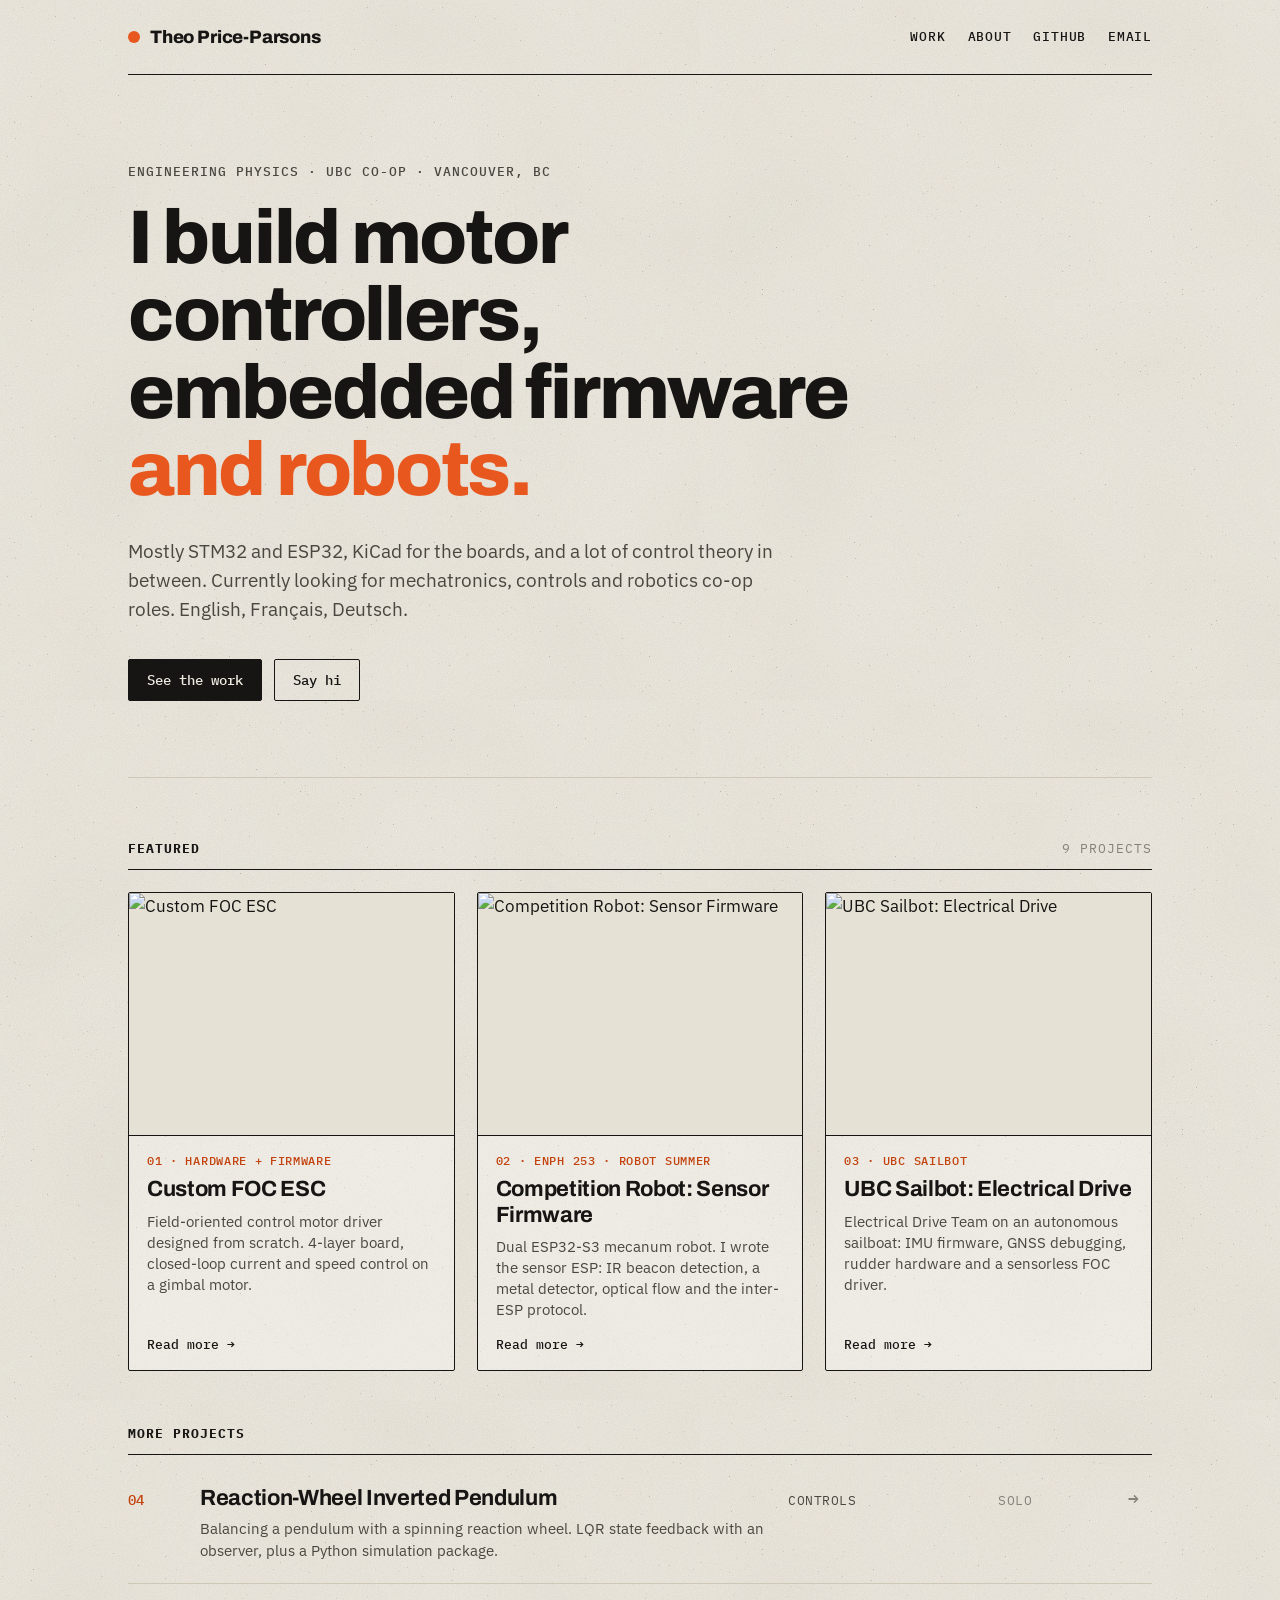
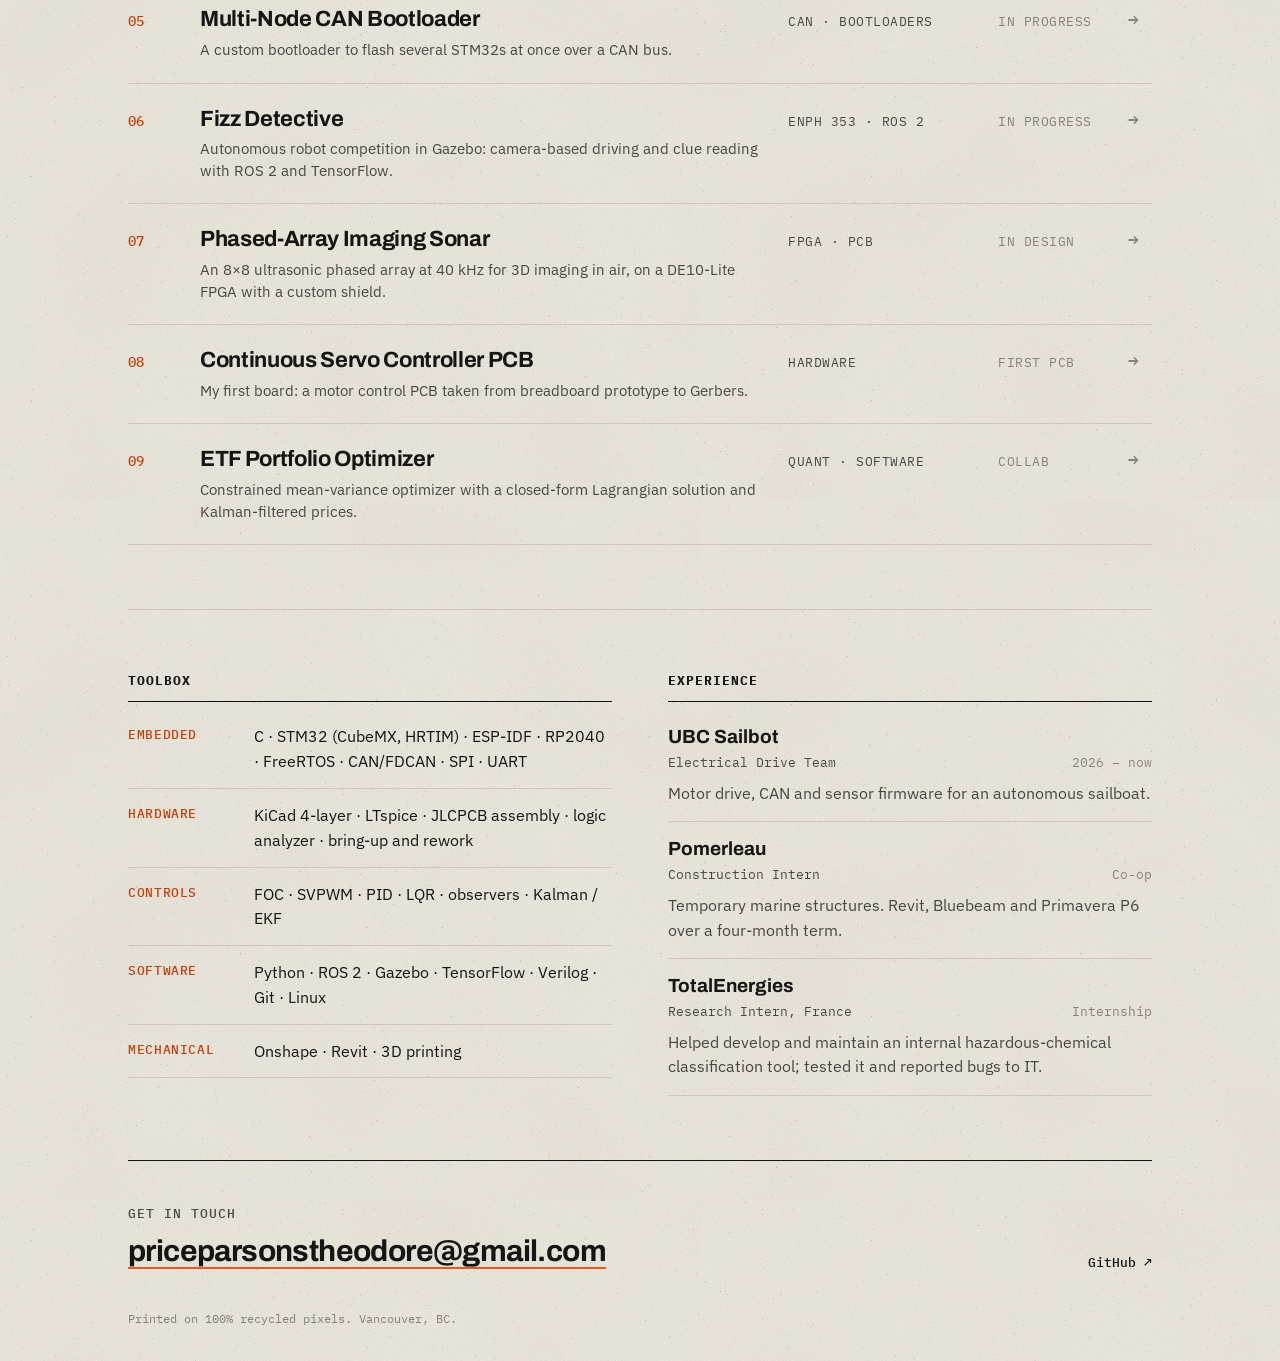
==== index.html @ c724e4c3 "personal website" ====
<!DOCTYPE html>
<html lang="en">
<head>
<meta charset="UTF-8">
<meta name="viewport" content="width=device-width, initial-scale=1.0">
<title>Theo Price-Parsons</title>
<meta name="description" content="Theo Price-Parsons. Engineering Physics at UBC. Motor control, embedded firmware, PCBs and robotics.">
<link rel="preconnect" href="https://fonts.googleapis.com">
<link rel="preconnect" href="https://fonts.gstatic.com" crossorigin>
<link href="https://fonts.googleapis.com/css2?family=Archivo:wght@500;700;800&family=IBM+Plex+Mono:wght@400;500&family=IBM+Plex+Sans:ital,wght@0,400;0,500;1,400&display=swap" rel="stylesheet">
<link rel="stylesheet" href="style.css">
</head>
<body>
<div class="sheet">
<header class="top">
  <a class="mark" href="index.html">Theo Price-Parsons</a>
  <nav><a href="index.html#work">Work</a><a href="index.html#about">About</a><a href="https://github.com/TheodorePriceParsons" target="_blank" rel="noopener">GitHub</a><a href="mailto:priceparsonstheodore@gmail.com">Email</a></nav>
</header>

<section class="hero" id="about">
  <p class="label">Engineering Physics · UBC co-op · Vancouver, BC</p>
  <h1>I build motor controllers, embedded firmware <span class="hl">and robots.</span></h1>
  <p class="intro">Mostly STM32 and ESP32, KiCad for the boards, and a lot of control theory in between. Currently looking for mechatronics, controls and robotics co-op roles. English, Français, Deutsch.</p>
  <div class="cta"><a class="btn solid" href="#work">See the work</a><a class="btn" href="mailto:priceparsonstheodore@gmail.com">Say hi</a></div>
</section>

<section id="work">
  <h2 class="sec"><span>Featured</span><span class="count">9 projects</span></h2>
  <div class="featured">
    <a class="card" href="projects/foc-esc.html">
      <div class="cover"><img src="assets/foc-esc-spin-poster.jpg" alt="Custom FOC ESC" loading="lazy"></div>
      <div class="cbody"><span class="n">01 · Hardware + Firmware</span><b>Custom FOC ESC</b><small>Field-oriented control motor driver designed from scratch. 4-layer board, closed-loop current and speed control on a gimbal motor.</small><span class="go">Read more →</span></div>
    </a>
    <a class="card" href="projects/enph-253.html">
      <div class="cover"><img src="assets/enph-253-robot.jpg" alt="Competition Robot: Sensor Firmware" loading="lazy"></div>
      <div class="cbody"><span class="n">02 · ENPH 253 · Robot Summer</span><b>Competition Robot: Sensor Firmware</b><small>Dual ESP32-S3 mecanum robot. I wrote the sensor ESP: IR beacon detection, a metal detector, optical flow and the inter-ESP protocol.</small><span class="go">Read more →</span></div>
    </a>
    <a class="card" href="projects/sailbot.html">
      <div class="cover"><img src="assets/sailbot-boat.jpg" alt="UBC Sailbot: Electrical Drive" loading="lazy"></div>
      <div class="cbody"><span class="n">03 · UBC Sailbot</span><b>UBC Sailbot: Electrical Drive</b><small>Electrical Drive Team on an autonomous sailboat: IMU firmware, GNSS debugging, rudder hardware and a sensorless FOC driver.</small><span class="go">Read more →</span></div>
    </a>
  </div>
  <h2 class="sec more"><span>More projects</span></h2>
  <div class="index">
    <a class="row" href="projects/reaction-wheel.html">
      <span class="n">04</span>
      <span class="t"><b>Reaction-Wheel Inverted Pendulum</b><small>Balancing a pendulum with a spinning reaction wheel. LQR state feedback with an observer, plus a Python simulation package.</small></span>
      <span class="k">Controls</span>
      <span class="s">Solo</span>
      <span class="arr">→</span>
    </a>
    <a class="row" href="projects/can-bootloader.html">
      <span class="n">05</span>
      <span class="t"><b>Multi-Node CAN Bootloader</b><small>A custom bootloader to flash several STM32s at once over a CAN bus.</small></span>
      <span class="k">CAN · Bootloaders</span>
      <span class="s">In progress</span>
      <span class="arr">→</span>
    </a>
    <a class="row" href="projects/fizz-detective.html">
      <span class="n">06</span>
      <span class="t"><b>Fizz Detective</b><small>Autonomous robot competition in Gazebo: camera-based driving and clue reading with ROS 2 and TensorFlow.</small></span>
      <span class="k">ENPH 353 · ROS 2</span>
      <span class="s">In progress</span>
      <span class="arr">→</span>
    </a>
    <a class="row" href="projects/sonar.html">
      <span class="n">07</span>
      <span class="t"><b>Phased-Array Imaging Sonar</b><small>An 8×8 ultrasonic phased array at 40 kHz for 3D imaging in air, on a DE10-Lite FPGA with a custom shield.</small></span>
      <span class="k">FPGA · PCB</span>
      <span class="s">In design</span>
      <span class="arr">→</span>
    </a>
    <a class="row" href="projects/servo-pcb.html">
      <span class="n">08</span>
      <span class="t"><b>Continuous Servo Controller PCB</b><small>My first board: a motor control PCB taken from breadboard prototype to Gerbers.</small></span>
      <span class="k">Hardware</span>
      <span class="s">First PCB</span>
      <span class="arr">→</span>
    </a>
    <a class="row" href="projects/etf-optimizer.html">
      <span class="n">09</span>
      <span class="t"><b>ETF Portfolio Optimizer</b><small>Constrained mean-variance optimizer with a closed-form Lagrangian solution and Kalman-filtered prices.</small></span>
      <span class="k">Quant · Software</span>
      <span class="s">Collab</span>
      <span class="arr">→</span>
    </a>
  </div>
</section>

<section class="two">
  <div>
    <h2 class="sec"><span>Toolbox</span></h2>
    <dl class="tools"><div><dt>Embedded</dt><dd>C · STM32 (CubeMX, HRTIM) · ESP-IDF · RP2040 · FreeRTOS · CAN/FDCAN · SPI · UART</dd></div><div><dt>Hardware</dt><dd>KiCad 4-layer · LTspice · JLCPCB assembly · logic analyzer · bring-up and rework</dd></div><div><dt>Controls</dt><dd>FOC · SVPWM · PID · LQR · observers · Kalman / EKF</dd></div><div><dt>Software</dt><dd>Python · ROS 2 · Gazebo · TensorFlow · Verilog · Git · Linux</dd></div><div><dt>Mechanical</dt><dd>Onshape · Revit · 3D printing</dd></div></dl>
  </div>
  <div>
    <h2 class="sec"><span>Experience</span></h2>
    <div class="xp"><span class="xp-org">UBC Sailbot</span><span class="xp-role">Electrical Drive Team<em>2026 – now</em></span><p>Motor drive, CAN and sensor firmware for an autonomous sailboat.</p></div><div class="xp"><span class="xp-org">Pomerleau</span><span class="xp-role">Construction Intern<em>Co-op</em></span><p>Temporary marine structures. Revit, Bluebeam and Primavera P6 over a four-month term.</p></div><div class="xp"><span class="xp-org">TotalEnergies</span><span class="xp-role">Research Intern, France<em>Internship</em></span><p>Helped develop and maintain an internal hazardous-chemical classification tool; tested it and reported bugs to IT.</p></div>
  </div>
</section>
<footer class="foot">
  <div><span class="label">Get in touch</span><a class="big" href="mailto:priceparsonstheodore@gmail.com">priceparsonstheodore@gmail.com</a></div>
  <div class="foot-links"><a href="https://github.com/TheodorePriceParsons" target="_blank" rel="noopener">GitHub ↗</a><!-- <a href="resume.pdf" target="_blank">Resume ↗</a> --><!-- <a href="https://www.linkedin.com/in/YOUR-HANDLE" target="_blank" rel="noopener">LinkedIn ↗</a> --></div>
  <p class="fine">Printed on 100% recycled pixels. Vancouver, BC.</p>
</footer>
</div>
</body>
</html>
---- style.css ----
/* Recycled paper theme: off-white fibre paper, black ink, one orange. */
:root{
  --paper:#efebe2;
  --paper-2:#e6e1d5;
  --ink:#161513;
  --ink-2:#4a4740;
  --ink-3:#86817a;
  --rule:#cfc8b9;
  --orange:#e8571e;
  --orange-ink:#c2410c;
  --sans:"IBM Plex Sans",system-ui,-apple-system,"Segoe UI",sans-serif;
  --head:"Archivo","IBM Plex Sans",system-ui,sans-serif;
  --mono:"IBM Plex Mono",ui-monospace,Menlo,Consolas,monospace;
}
*{box-sizing:border-box}
html{scroll-behavior:smooth}
body{
  margin:0;color:var(--ink);font:400 17px/1.6 var(--sans);
  background-color:var(--paper);
  /* paper grain + faint fibres, all generated, no image files */
  background-image:
    url("data:image/svg+xml;utf8,<svg xmlns='http://www.w3.org/2000/svg' width='260' height='260'><filter id='n'><feTurbulence type='fractalNoise' baseFrequency='.85' numOctaves='3' stitchTiles='stitch'/><feColorMatrix values='0 0 0 0 .35  0 0 0 0 .32  0 0 0 0 .26  0 0 0 .55 0'/></filter><rect width='100%' height='100%' filter='url(%23n)' opacity='.38'/></svg>"),
    url("data:image/svg+xml;utf8,<svg xmlns='http://www.w3.org/2000/svg' width='420' height='420'><filter id='f'><feTurbulence type='fractalNoise' baseFrequency='.55' numOctaves='2' seed='11'/><feColorMatrix values='0 0 0 0 .30  0 0 0 0 .26  0 0 0 0 .20  0 0 0 14 -11.2'/></filter><rect width='100%' height='100%' filter='url(%23f)' opacity='.55'/></svg>"),
    url("data:image/svg+xml;utf8,<svg xmlns='http://www.w3.org/2000/svg' width='700' height='700'><filter id='m'><feTurbulence type='fractalNoise' baseFrequency='.006' numOctaves='2' seed='3'/><feColorMatrix values='0 0 0 0 .55  0 0 0 0 .50  0 0 0 0 .40  0 0 0 .9 -.3'/></filter><rect width='100%' height='100%' filter='url(%23m)' opacity='.18'/></svg>");
  -webkit-font-smoothing:antialiased;
}
::selection{background:var(--orange);color:#fff}
a{color:inherit}
.sheet{max-width:1080px;margin:0 auto;padding:0 28px}

/* header */
.top{display:flex;justify-content:space-between;align-items:center;gap:20px;padding:26px 0;border-bottom:1.5px solid var(--ink)}
.mark{font:800 18px/1 var(--head);text-decoration:none;letter-spacing:-.01em;display:flex;align-items:center;gap:10px}
.mark::before{content:"";width:12px;height:12px;background:var(--orange);border-radius:50%}
.top nav{display:flex;gap:22px;font:500 13px/1 var(--mono);text-transform:uppercase;letter-spacing:.06em}
.top nav a{text-decoration:none;padding:4px 0;border-bottom:1.5px solid transparent}
.top nav a:hover{border-color:var(--orange)}

.label{font:500 12.5px/1.4 var(--mono);text-transform:uppercase;letter-spacing:.08em;color:var(--ink-2);margin:0 0 18px}

/* hero */
.hero{padding:88px 0 76px;border-bottom:1px solid var(--rule)}
.hero h1{font:800 clamp(40px,6.4vw,76px)/1.02 var(--head);letter-spacing:-.03em;margin:0 0 28px;max-width:15ch}
.hl{color:var(--orange)}
.intro{font-size:19px;line-height:1.55;color:var(--ink-2);max-width:60ch;margin:0}
.cta{display:flex;gap:12px;margin-top:34px;flex-wrap:wrap}
.btn{display:inline-flex;align-items:center;gap:8px;font:500 14px/1 var(--mono);text-decoration:none;padding:13px 18px;border:1.5px solid var(--ink);border-radius:2px;transition:background .15s,color .15s,border-color .15s}
.btn:hover{background:var(--ink);color:var(--paper)}
.btn.solid{background:var(--ink);color:var(--paper)}
.btn.solid:hover{background:var(--orange);border-color:var(--orange);color:#fff}

/* section headings */
section{padding:64px 0}
.sec{display:flex;justify-content:space-between;align-items:baseline;font:700 13px/1 var(--mono);text-transform:uppercase;letter-spacing:.08em;margin:0 0 8px;padding-bottom:14px;border-bottom:1.5px solid var(--ink)}
.count{color:var(--ink-3);font-weight:400}

/* project index */
.index{display:flex;flex-direction:column}
.row{display:grid;grid-template-columns:52px 1fr 190px 110px 24px;gap:20px;align-items:baseline;padding:22px 0;border-bottom:1px solid var(--rule);text-decoration:none;position:relative}
.row .n{font:500 14px/1 var(--mono);color:var(--orange-ink)}
.row .t b{display:block;font:700 22px/1.2 var(--head);letter-spacing:-.015em}
.row .t small{display:block;margin-top:6px;font-size:15px;color:var(--ink-2);line-height:1.45}
.row .k,.row .s{font:400 12.5px/1.4 var(--mono);color:var(--ink-2);text-transform:uppercase;letter-spacing:.04em}
.row .s{color:var(--ink-3)}
.row .arr{font:500 18px/1 var(--mono);color:var(--ink-3);transition:transform .15s,color .15s}
.row::before{content:"";position:absolute;left:0;top:-1px;height:2px;width:0;background:var(--orange);transition:width .25s}
.row:hover::before{width:100%}
.row:hover .t b{color:var(--orange-ink)}
.row:hover .arr{transform:translateX(4px);color:var(--orange)}

/* toolbox + experience */
.two{display:grid;grid-template-columns:1fr 1fr;gap:56px;border-top:1px solid var(--rule)}
.tools{margin:0}
.tools div{display:grid;grid-template-columns:110px 1fr;gap:16px;padding:14px 0;border-bottom:1px solid var(--rule)}
.tools dt{font:500 12.5px/1.6 var(--mono);text-transform:uppercase;letter-spacing:.05em;color:var(--orange-ink)}
.tools dd{margin:0;font-size:15.5px}
.xp{padding:16px 0;border-bottom:1px solid var(--rule)}
.xp-org{display:block;font:700 19px/1.2 var(--head)}
.xp-role{display:flex;justify-content:space-between;gap:12px;font:400 13px/1.5 var(--mono);color:var(--ink-2);margin-top:4px}
.xp-role em{font-style:normal;color:var(--ink-3)}
.xp p{margin:8px 0 0;font-size:15.5px;color:var(--ink-2)}

/* footer */
.foot{border-top:1.5px solid var(--ink);padding:44px 0 36px;display:grid;grid-template-columns:1fr auto;gap:20px;align-items:end}
.foot .label{display:block;margin-bottom:10px}
.big{font:700 clamp(20px,3vw,30px)/1.2 var(--head);letter-spacing:-.02em;text-decoration:none;border-bottom:2px solid var(--orange);word-break:break-all}
.big:hover{color:var(--orange-ink)}
.foot-links{display:flex;gap:18px;font:500 13px/1 var(--mono)}
.foot-links a{text-decoration:none}
.foot-links a:hover{color:var(--orange-ink)}
.fine{grid-column:1/-1;font:400 12px/1 var(--mono);color:var(--ink-3);margin:24px 0 0}

/* project page */
.project{padding:48px 0 24px;max-width:820px}
.back{display:inline-block;font:500 13px/1 var(--mono);text-decoration:none;color:var(--ink-2);margin-bottom:40px}
.back:hover{color:var(--orange-ink)}
.hl-n{color:var(--orange-ink);margin-right:6px}
.project h1{font:800 clamp(36px,5.4vw,58px)/1.04 var(--head);letter-spacing:-.03em;margin:0 0 20px}
.meta{display:flex;justify-content:space-between;align-items:center;gap:16px;flex-wrap:wrap;margin:28px 0 36px;padding:16px 0;border-top:1px solid var(--rule);border-bottom:1px solid var(--rule)}
.tags{display:flex;flex-wrap:wrap;gap:6px}
.tags span{font:400 12px/1 var(--mono);padding:6px 9px;border:1px solid var(--ink-2);border-radius:2px;color:var(--ink-2)}
.meta .btn{padding:10px 14px;font-size:13px}

.photos{display:grid;gap:14px;margin:0 0 44px}
.photos.n1{grid-template-columns:1fr}
.photos.n2{grid-template-columns:1fr 1fr}
.photos.n3{grid-template-columns:1fr 1fr}
.photos.n3 .ph:first-child{grid-column:1/-1}
.photos.n3 .ph:first-child .frame{aspect-ratio:16/9}
.photos.n0{display:none}
.ph{margin:0}
.frame{position:relative;aspect-ratio:4/3;background:var(--paper-2);border:1px solid var(--rule);overflow:hidden}
.photos.n1 .frame{aspect-ratio:16/9}
.frame img{width:100%;height:100%;object-fit:cover;display:block;filter:saturate(.92) contrast(1.02)}
.nopic{display:none}
.frame.none{border:1.5px dashed var(--ink-3);background:transparent}
.frame.none .nopic{display:flex;position:absolute;inset:0;align-items:center;justify-content:center;font:400 12px/1 var(--mono);color:var(--ink-3);text-transform:uppercase;letter-spacing:.06em}
figcaption{font:400 12.5px/1.4 var(--mono);color:var(--ink-2);margin-top:8px}
figcaption::before{content:"↳ ";color:var(--orange)}

.body h2{font:700 13px/1 var(--mono);text-transform:uppercase;letter-spacing:.08em;margin:44px 0 14px;display:flex;align-items:center;gap:10px}
.body h2::before{content:"";width:18px;height:2px;background:var(--orange)}
.body p{margin:0 0 14px;max-width:68ch}
.body ul{margin:0 0 14px;padding:0;list-style:none;max-width:68ch}
.body li{position:relative;padding-left:22px;margin-bottom:9px}
.body li::before{content:"–";position:absolute;left:2px;color:var(--orange-ink);font-weight:500}
.body code{font:400 .88em var(--mono);background:var(--paper-2);padding:1px 5px}

.pn{display:grid;grid-template-columns:1fr 1fr;gap:16px;margin:64px 0 40px}
.pn a{text-decoration:none;padding:20px;border:1.5px solid var(--ink);border-radius:2px;transition:background .15s,color .15s}
.pn a:hover{background:var(--ink);color:var(--paper)}
.pn a.r{text-align:right}
.pn small{display:block;font:500 12px/1 var(--mono);text-transform:uppercase;letter-spacing:.06em;color:var(--orange-ink);margin-bottom:8px}
.pn a:hover small{color:var(--orange)}
.pn b{font:700 18px/1.25 var(--head)}

/* mobile */
@media (max-width:820px){
  .row{grid-template-columns:36px 1fr 20px;gap:12px}
  .row .k,.row .s{display:none}
  .two{grid-template-columns:1fr;gap:28px}
  .foot{grid-template-columns:1fr}
}
@media (max-width:560px){
  body{font-size:16px}
  .sheet{padding:0 18px}
  .top{flex-direction:column;align-items:flex-start;gap:14px}
  .top nav{gap:16px}
  .hero{padding:56px 0 52px}
  .intro{font-size:17px}
  .photos.n2,.photos.n3{grid-template-columns:1fr}
  .tools div{grid-template-columns:1fr;gap:4px}
  .pn{grid-template-columns:1fr}
  .pn a.r{text-align:left}
}
@media print{body{background:#fff}.top nav,.cta,.pn{display:none}}

/* featured cards */
.featured{display:grid;grid-template-columns:repeat(3,1fr);gap:22px;margin:22px 0 56px}
.card{text-decoration:none;display:flex;flex-direction:column;border:1.5px solid var(--ink);border-radius:2px;background:rgba(255,255,255,.28);transition:transform .2s,box-shadow .2s}
.card:hover{transform:translateY(-3px);box-shadow:6px 6px 0 var(--orange)}
.cover{aspect-ratio:4/3;overflow:hidden;border-bottom:1.5px solid var(--ink);background:var(--paper-2)}
.cover img{width:100%;height:100%;object-fit:cover;display:block;filter:saturate(.9);transition:transform .4s}
.card:hover .cover img{transform:scale(1.03)}
.cbody{padding:18px 18px 20px;display:flex;flex-direction:column;gap:8px;flex:1}
.cbody .n{font:500 11.5px/1.3 var(--mono);text-transform:uppercase;letter-spacing:.06em;color:var(--orange-ink)}
.cbody b{font:700 22px/1.15 var(--head);letter-spacing:-.015em}
.cbody small{font-size:14.5px;line-height:1.45;color:var(--ink-2)}
.cbody .go{margin-top:auto;padding-top:10px;font:500 12.5px/1 var(--mono)}
.card:hover .go{color:var(--orange-ink)}
.sec.more{margin-top:8px}

/* video + photo links */
.frame video{width:100%;height:100%;object-fit:cover;display:block;background:#111}
.frame a{display:block;width:100%;height:100%}

/* diagrams */
.dgs{padding:0;margin:0 0 8px}
.dg-h{font:700 13px/1 var(--mono);text-transform:uppercase;letter-spacing:.08em;margin:0 0 16px;display:flex;align-items:center;gap:10px}
.dg-h::before{content:"";width:18px;height:2px;background:var(--orange)}
.diagram{margin:0 0 26px}
.dg-scroll{border:1px solid var(--rule);background:rgba(255,255,255,.35);padding:14px;overflow-x:auto}
.diagram svg{display:block;width:100%;min-width:620px;height:auto}
.bx rect{fill:var(--paper);stroke:var(--ink);stroke-width:1.5}
.bx.acc rect{stroke:var(--orange);stroke-width:2;fill:#f7e3d6}
.bx.mcu rect{fill:var(--ink);stroke:var(--ink)}
.bx.mcu .bt,.bx.mcu .bs,.nt.inv{fill:var(--paper)}
.bx.dash rect{stroke-dasharray:5 4;fill:none;stroke:var(--ink-3)}
.bx.dash .bt,.bx.dash .bs{fill:var(--ink-3)}
.bt{font:700 15px var(--head);text-anchor:middle;fill:var(--ink)}
.bs{font:400 11.5px var(--mono);text-anchor:middle;fill:var(--ink-2)}
.ar{fill:none;stroke:var(--ink);stroke-width:1.5}
.ar.dash{stroke-dasharray:5 4;stroke:var(--ink-3)}
.ahd{fill:var(--ink)}
.al{font:500 11.5px var(--mono);fill:var(--orange-ink)}
.nt{font:400 12px var(--mono);fill:var(--ink-2)}
.nt.big{font-size:14px;fill:var(--ink)}
.sm circle{fill:var(--paper);stroke:var(--ink);stroke-width:1.5}
.sm text{font:500 13px var(--sans);text-anchor:middle;fill:var(--ink)}
.grp rect{fill:none;stroke:var(--ink-3);stroke-dasharray:3 4;stroke-width:1.2}
.grp text{font:500 11.5px var(--mono);fill:var(--ink-3);text-transform:uppercase;letter-spacing:.06em}
.bus{stroke:var(--orange);stroke-width:4}

@media (max-width:900px){.featured{grid-template-columns:1fr 1fr}}
@media (max-width:560px){.featured{grid-template-columns:1fr}}

.frame.fit{background:var(--paper-2)}
.frame.fit img{object-fit:contain;filter:none}
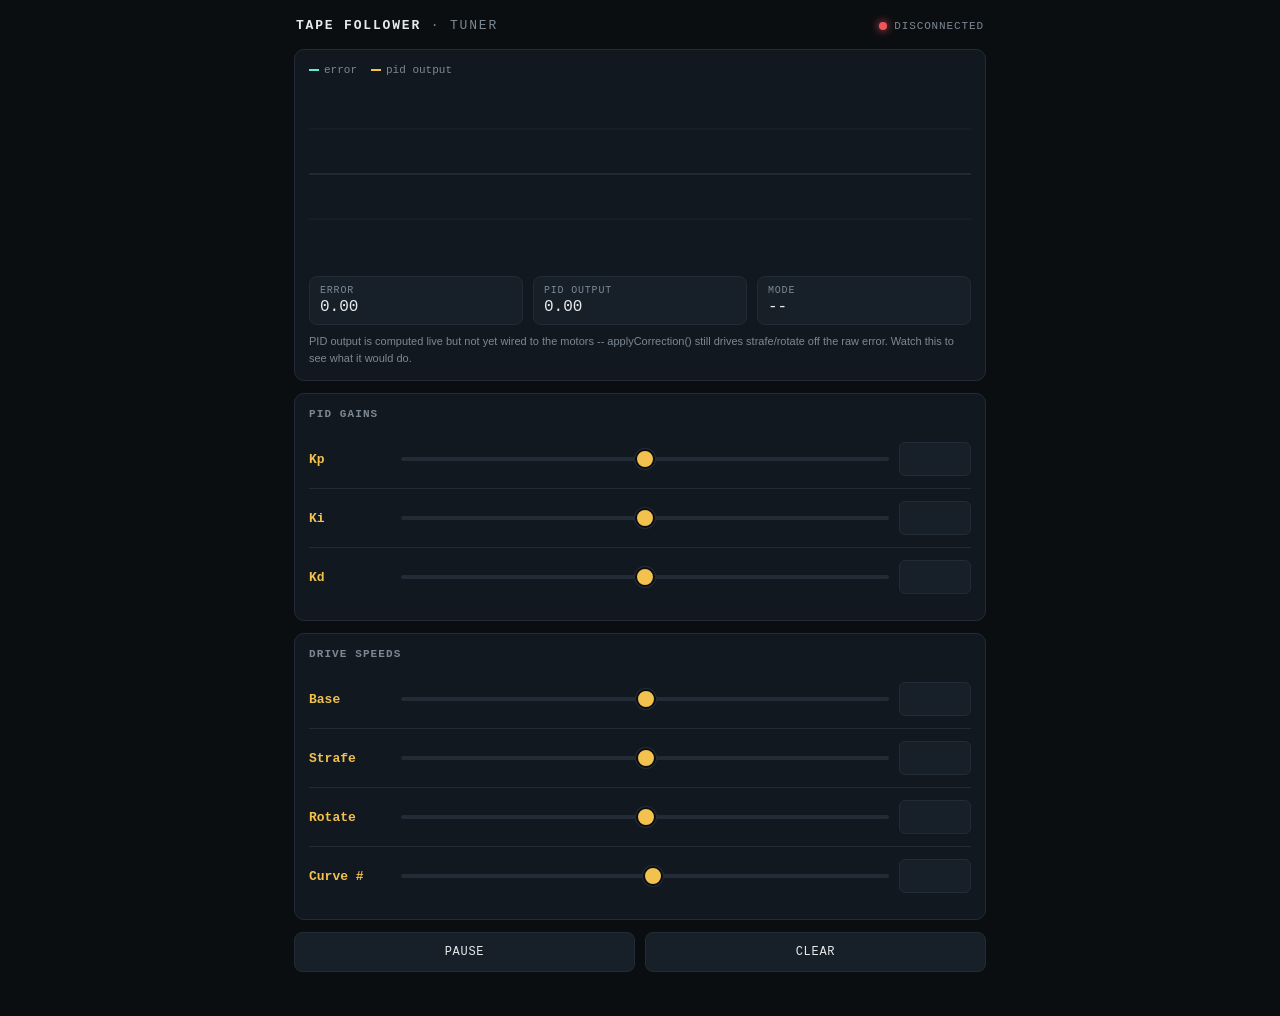
==== commit 82b563b0: "CAN bootloader: progress, flash map, loopback results" ====
--- a/index.html
+++ b/index.html
@@ -2,106 +2,288 @@
 <html lang="en">
 <head>
 <meta charset="UTF-8">
-<meta name="viewport" content="width=device-width, initial-scale=1.0">
-<title>Theo Price-Parsons</title>
-<meta name="description" content="Theo Price-Parsons. Engineering Physics at UBC. Motor control, embedded firmware, PCBs and robotics.">
-<link rel="preconnect" href="https://fonts.googleapis.com">
-<link rel="preconnect" href="https://fonts.gstatic.com" crossorigin>
-<link href="https://fonts.googleapis.com/css2?family=Archivo:wght@500;700;800&family=IBM+Plex+Mono:wght@400;500&family=IBM+Plex+Sans:ital,wght@0,400;0,500;1,400&display=swap" rel="stylesheet">
-<link rel="stylesheet" href="style.css">
+<meta name="viewport" content="width=device-width, initial-scale=1, maximum-scale=1">
+<title>Tape Follower · Tuner</title>
+<style>
+  :root {
+    --bg: #0B0E11;
+    --panel: #121820;
+    --panel-2: #171F29;
+    --border: #232C36;
+    --text: #E7E9EA;
+    --text-dim: #7C8894;
+    --accent: #F2C14E;
+    --trace-error: #5EEAD4;
+    --trace-output: #F2C14E;
+    --good: #4ADE80;
+    --bad: #F0555B;
+    --font-mono: ui-monospace, "SF Mono", "Cascadia Mono", "Consolas", monospace;
+    --font-sans: -apple-system, BlinkMacSystemFont, "Segoe UI", Roboto, sans-serif;
+  }
+  * { box-sizing: border-box; }
+  html, body { margin: 0; background: var(--bg); color: var(--text); font-family: var(--font-sans); -webkit-tap-highlight-color: transparent; }
+  body { padding: 14px; max-width: 720px; margin: 0 auto; padding-bottom: 40px; }
+
+  header { display: flex; align-items: center; justify-content: space-between; padding: 4px 2px 16px; }
+  .title { font-family: var(--font-mono); font-size: 13px; letter-spacing: 0.14em; text-transform: uppercase; color: var(--text-dim); }
+  .title b { color: var(--text); font-weight: 600; }
+  .status { display: flex; align-items: center; gap: 7px; font-family: var(--font-mono); font-size: 11px; letter-spacing: 0.08em; text-transform: uppercase; color: var(--text-dim); }
+  .status .dot { width: 8px; height: 8px; border-radius: 50%; background: var(--bad); box-shadow: 0 0 8px var(--bad); transition: background 0.2s, box-shadow 0.2s; }
+  .status.connected .dot { background: var(--good); box-shadow: 0 0 8px var(--good); }
+  .status.connecting .dot { background: var(--accent); box-shadow: 0 0 8px var(--accent); }
+
+  .panel { background: var(--panel); border: 1px solid var(--border); border-radius: 10px; padding: 14px; margin-bottom: 12px; }
+  .panel h2 { margin: 0 0 10px; font-family: var(--font-mono); font-size: 11px; letter-spacing: 0.1em; text-transform: uppercase; color: var(--text-dim); font-weight: 600; }
+  .panel .note { font-size: 11px; color: var(--text-dim); margin: 8px 0 0; line-height: 1.5; }
+
+  .scope-head { display: flex; justify-content: space-between; align-items: baseline; margin-bottom: 8px; }
+  .legend { display: flex; gap: 14px; font-family: var(--font-mono); font-size: 11px; color: var(--text-dim); }
+  .legend span { display: inline-flex; align-items: center; gap: 5px; }
+  .legend i { width: 10px; height: 2px; display: inline-block; }
+  .legend .err i { background: var(--trace-error); }
+  .legend .out i { background: var(--trace-output); }
+  canvas { display: block; width: 100%; height: 180px; border-radius: 6px; }
+
+  .readouts { display: grid; grid-template-columns: repeat(3, 1fr); gap: 10px; margin-top: 12px; }
+  .readout { background: var(--panel-2); border: 1px solid var(--border); border-radius: 8px; padding: 8px 10px; }
+  .readout .k { font-family: var(--font-mono); font-size: 10px; letter-spacing: 0.08em; color: var(--text-dim); text-transform: uppercase; }
+  .readout .v { font-family: var(--font-mono); font-size: 16px; margin-top: 2px; font-variant-numeric: tabular-nums; }
+  .readout .v.mode-strafe { color: var(--trace-error); }
+  .readout .v.mode-curve { color: var(--accent); }
+
+  .gain-row { display: grid; grid-template-columns: 78px 1fr 72px; align-items: center; gap: 12px; padding: 10px 0; }
+  .gain-row + .gain-row { border-top: 1px solid var(--border); }
+  .gain-label { font-family: var(--font-mono); font-size: 13px; color: var(--accent); font-weight: 600; }
+  input[type=range] { -webkit-appearance: none; width: 100%; height: 34px; background: transparent; }
+  input[type=range]::-webkit-slider-runnable-track { height: 4px; background: var(--border); border-radius: 2px; }
+  input[type=range]::-webkit-slider-thumb { -webkit-appearance: none; width: 20px; height: 20px; margin-top: -8px; border-radius: 50%; background: var(--accent); border: 2px solid var(--bg); box-shadow: 0 0 0 1px var(--border); }
+  input[type=range]::-moz-range-track { height: 4px; background: var(--border); border-radius: 2px; }
+  input[type=range]::-moz-range-thumb { width: 16px; height: 16px; border-radius: 50%; background: var(--accent); border: 2px solid var(--bg); }
+  input[type=number] { width: 100%; background: var(--panel-2); border: 1px solid var(--border); border-radius: 6px; color: var(--text); font-family: var(--font-mono); font-size: 14px; padding: 8px 6px; text-align: right; }
+  input[type=number]:focus { outline: 1px solid var(--accent); }
+
+  .controls-row { display: flex; gap: 10px; }
+  button { flex: 1; background: var(--panel-2); border: 1px solid var(--border); color: var(--text); font-family: var(--font-mono); font-size: 12px; letter-spacing: 0.06em; text-transform: uppercase; padding: 12px; border-radius: 8px; }
+  button:active { background: var(--border); }
+  button.on { color: var(--bg); background: var(--accent); border-color: var(--accent); }
+</style>
 </head>
 <body>
-<div class="sheet">
-<header class="top">
-  <a class="mark" href="index.html">Theo Price-Parsons</a>
-  <nav><a href="index.html#work">Work</a><a href="index.html#about">About</a><a href="https://github.com/TheodorePriceParsons" target="_blank" rel="noopener">GitHub</a><a href="mailto:priceparsonstheodore@gmail.com">Email</a></nav>
+
+<header>
+  <div class="title"><b>Tape Follower</b> · Tuner</div>
+  <div class="status" id="statusPill"><span class="dot"></span><span id="statusText">connecting</span></div>
 </header>
 
-<section class="hero" id="about">
-  <p class="label">Engineering Physics · UBC co-op · Vancouver, BC</p>
-  <h1>I build motor controllers, embedded firmware <span class="hl">and robots.</span></h1>
-  <p class="intro">Mostly STM32 and ESP32, KiCad for the boards, and a lot of control theory in between. Currently looking for mechatronics, controls and robotics co-op roles. English, Français, Deutsch.</p>
-  <div class="cta"><a class="btn solid" href="#work">See the work</a><a class="btn" href="mailto:priceparsonstheodore@gmail.com">Say hi</a></div>
-</section>
-
-<section id="work">
-  <h2 class="sec"><span>Featured</span><span class="count">9 projects</span></h2>
-  <div class="featured">
-    <a class="card" href="projects/foc-esc.html">
-      <div class="cover"><img src="assets/foc-esc-spin-poster.jpg" alt="Custom FOC ESC" loading="lazy"></div>
-      <div class="cbody"><span class="n">01 · Hardware + Firmware</span><b>Custom FOC ESC</b><small>Field-oriented control motor driver designed from scratch. 4-layer board, closed-loop current and speed control on a gimbal motor.</small><span class="go">Read more →</span></div>
-    </a>
-    <a class="card" href="projects/enph-253.html">
-      <div class="cover"><img src="assets/enph-253-robot.jpg" alt="Competition Robot: Sensor Firmware" loading="lazy"></div>
-      <div class="cbody"><span class="n">02 · ENPH 253 · Robot Summer</span><b>Competition Robot: Sensor Firmware</b><small>Dual ESP32-S3 mecanum robot. I wrote the sensor ESP: IR beacon detection, a metal detector, optical flow and the inter-ESP protocol.</small><span class="go">Read more →</span></div>
-    </a>
-    <a class="card" href="projects/sailbot.html">
-      <div class="cover"><img src="assets/sailbot-boat.jpg" alt="UBC Sailbot: Electrical Drive" loading="lazy"></div>
-      <div class="cbody"><span class="n">03 · UBC Sailbot</span><b>UBC Sailbot: Electrical Drive</b><small>Electrical Drive Team on an autonomous sailboat: IMU firmware, GNSS debugging, rudder hardware and a sensorless FOC driver.</small><span class="go">Read more →</span></div>
-    </a>
-  </div>
-  <h2 class="sec more"><span>More projects</span></h2>
-  <div class="index">
-    <a class="row" href="projects/reaction-wheel.html">
-      <span class="n">04</span>
-      <span class="t"><b>Reaction-Wheel Inverted Pendulum</b><small>Balancing a pendulum with a spinning reaction wheel. LQR state feedback with an observer, plus a Python simulation package.</small></span>
-      <span class="k">Controls</span>
-      <span class="s">Solo</span>
-      <span class="arr">→</span>
-    </a>
-    <a class="row" href="projects/can-bootloader.html">
-      <span class="n">05</span>
-      <span class="t"><b>Multi-Node CAN Bootloader</b><small>A custom bootloader to flash several STM32s at once over a CAN bus.</small></span>
-      <span class="k">CAN · Bootloaders</span>
-      <span class="s">In progress</span>
-      <span class="arr">→</span>
-    </a>
-    <a class="row" href="projects/fizz-detective.html">
-      <span class="n">06</span>
-      <span class="t"><b>Fizz Detective</b><small>Autonomous robot competition in Gazebo: camera-based driving and clue reading with ROS 2 and TensorFlow.</small></span>
-      <span class="k">ENPH 353 · ROS 2</span>
-      <span class="s">In progress</span>
-      <span class="arr">→</span>
-    </a>
-    <a class="row" href="projects/sonar.html">
-      <span class="n">07</span>
-      <span class="t"><b>Phased-Array Imaging Sonar</b><small>An 8×8 ultrasonic phased array at 40 kHz for 3D imaging in air, on a DE10-Lite FPGA with a custom shield.</small></span>
-      <span class="k">FPGA · PCB</span>
-      <span class="s">In design</span>
-      <span class="arr">→</span>
-    </a>
-    <a class="row" href="projects/servo-pcb.html">
-      <span class="n">08</span>
-      <span class="t"><b>Continuous Servo Controller PCB</b><small>My first board: a motor control PCB taken from breadboard prototype to Gerbers.</small></span>
-      <span class="k">Hardware</span>
-      <span class="s">First PCB</span>
-      <span class="arr">→</span>
-    </a>
-    <a class="row" href="projects/etf-optimizer.html">
-      <span class="n">09</span>
-      <span class="t"><b>ETF Portfolio Optimizer</b><small>Constrained mean-variance optimizer with a closed-form Lagrangian solution and Kalman-filtered prices.</small></span>
-      <span class="k">Quant · Software</span>
-      <span class="s">Collab</span>
-      <span class="arr">→</span>
-    </a>
-  </div>
-</section>
-
-<section class="two">
-  <div>
-    <h2 class="sec"><span>Toolbox</span></h2>
-    <dl class="tools"><div><dt>Embedded</dt><dd>C · STM32 (CubeMX, HRTIM) · ESP-IDF · RP2040 · FreeRTOS · CAN/FDCAN · SPI · UART</dd></div><div><dt>Hardware</dt><dd>KiCad 4-layer · LTspice · JLCPCB assembly · logic analyzer · bring-up and rework</dd></div><div><dt>Controls</dt><dd>FOC · SVPWM · PID · LQR · observers · Kalman / EKF</dd></div><div><dt>Software</dt><dd>Python · ROS 2 · Gazebo · TensorFlow · Verilog · Git · Linux</dd></div><div><dt>Mechanical</dt><dd>Onshape · Revit · 3D printing</dd></div></dl>
-  </div>
-  <div>
-    <h2 class="sec"><span>Experience</span></h2>
-    <div class="xp"><span class="xp-org">UBC Sailbot</span><span class="xp-role">Electrical Drive Team<em>2026 – now</em></span><p>Motor drive, CAN and sensor firmware for an autonomous sailboat.</p></div><div class="xp"><span class="xp-org">Pomerleau</span><span class="xp-role">Construction Intern<em>Co-op</em></span><p>Temporary marine structures. Revit, Bluebeam and Primavera P6 over a four-month term.</p></div><div class="xp"><span class="xp-org">TotalEnergies</span><span class="xp-role">Research Intern, France<em>Internship</em></span><p>Helped develop and maintain an internal hazardous-chemical classification tool; tested it and reported bugs to IT.</p></div>
-  </div>
-</section>
-<footer class="foot">
-  <div><span class="label">Get in touch</span><a class="big" href="mailto:priceparsonstheodore@gmail.com">priceparsonstheodore@gmail.com</a></div>
-  <div class="foot-links"><a href="https://github.com/TheodorePriceParsons" target="_blank" rel="noopener">GitHub ↗</a><!-- <a href="resume.pdf" target="_blank">Resume ↗</a> --><!-- <a href="https://www.linkedin.com/in/YOUR-HANDLE" target="_blank" rel="noopener">LinkedIn ↗</a> --></div>
-  <p class="fine">Printed on 100% recycled pixels. Vancouver, BC.</p>
-</footer>
-</div>
+<div class="panel">
+  <div class="scope-head">
+    <div class="legend">
+      <span class="err"><i></i>error</span>
+      <span class="out"><i></i>pid output</span>
+    </div>
+  </div>
+  <canvas id="scope"></canvas>
+  <div class="readouts">
+    <div class="readout"><div class="k">Error</div><div class="v" id="rErr">0.00</div></div>
+    <div class="readout"><div class="k">PID Output</div><div class="v" id="rOut">0.00</div></div>
+    <div class="readout"><div class="k">Mode</div><div class="v" id="rMode">--</div></div>
+  </div>
+  <div class="note">PID output is computed live but not yet wired to the motors -- applyCorrection() still drives strafe/rotate off the raw error. Watch this to see what it would do.</div>
+</div>
+
+<div class="panel">
+  <h2>PID gains</h2>
+  <div class="gain-row">
+    <div class="gain-label">Kp</div>
+    <input type="range" id="kpSlider" min="0" max="100" step="0.1">
+    <input type="number" id="kpNum" min="0" step="0.1">
+  </div>
+  <div class="gain-row">
+    <div class="gain-label">Ki</div>
+    <input type="range" id="kiSlider" min="0" max="5" step="0.01">
+    <input type="number" id="kiNum" min="0" step="0.01">
+  </div>
+  <div class="gain-row">
+    <div class="gain-label">Kd</div>
+    <input type="range" id="kdSlider" min="0" max="50" step="0.1">
+    <input type="number" id="kdNum" min="0" step="0.1">
+  </div>
+</div>
+
+<div class="panel">
+  <h2>Drive speeds</h2>
+  <div class="gain-row">
+    <div class="gain-label">Base</div>
+    <input type="range" id="baseSlider" min="0" max="255" step="1">
+    <input type="number" id="baseNum" min="0" max="255" step="1">
+  </div>
+  <div class="gain-row">
+    <div class="gain-label">Strafe</div>
+    <input type="range" id="strafeSlider" min="0" max="255" step="1">
+    <input type="number" id="strafeNum" min="0" max="255" step="1">
+  </div>
+  <div class="gain-row">
+    <div class="gain-label">Rotate</div>
+    <input type="range" id="rotateSlider" min="0" max="255" step="1">
+    <input type="number" id="rotateNum" min="0" max="255" step="1">
+  </div>
+  <div class="gain-row">
+    <div class="gain-label">Curve #</div>
+    <input type="range" id="curveSlider" min="1" max="30" step="1">
+    <input type="number" id="curveNum" min="1" max="30" step="1">
+  </div>
+</div>
+
+<div class="controls-row">
+  <button id="pauseBtn">Pause</button>
+  <button id="clearBtn">Clear</button>
+</div>
+
+<script>
+  const RING_SIZE = 240;
+  const errBuf = [];
+  const outBuf = [];
+  let paused = false;
+
+  const canvas = document.getElementById('scope');
+  const ctx = canvas.getContext('2d');
+
+  function resizeCanvas() {
+    const dpr = window.devicePixelRatio || 1;
+    const rect = canvas.getBoundingClientRect();
+    canvas.width = rect.width * dpr;
+    canvas.height = rect.height * dpr;
+    ctx.setTransform(dpr, 0, 0, dpr, 0, 0);
+    draw();
+  }
+  window.addEventListener('resize', resizeCanvas);
+
+  function traceLine(buf, maxAbs, color, w, h) {
+    ctx.strokeStyle = color;
+    ctx.lineWidth = 1.8;
+    ctx.beginPath();
+    for (let i = 0; i < buf.length; i++) {
+      const x = (i / (RING_SIZE - 1)) * w;
+      const y = h / 2 - (buf[i] / maxAbs) * (h / 2 - 6);
+      if (i === 0) ctx.moveTo(x, y); else ctx.lineTo(x, y);
+    }
+    ctx.stroke();
+  }
+
+  function draw() {
+    const w = canvas.getBoundingClientRect().width;
+    const h = canvas.getBoundingClientRect().height;
+    ctx.clearRect(0, 0, w, h);
+
+    ctx.strokeStyle = '#1B222B';
+    ctx.lineWidth = 1;
+    for (let i = 1; i < 4; i++) {
+      const y = (h / 4) * i;
+      ctx.beginPath(); ctx.moveTo(0, y); ctx.lineTo(w, y); ctx.stroke();
+    }
+    ctx.strokeStyle = '#2B3542';
+    ctx.beginPath(); ctx.moveTo(0, h / 2); ctx.lineTo(w, h / 2); ctx.stroke();
+
+    if (errBuf.length < 2) return;
+
+    // each series auto-scales independently -- error lives in -1..1,
+    // pid output lives in -255..255, they'd never share a scale usefully
+    let maxErr = 0.05, maxOut = 5;
+    for (let i = 0; i < errBuf.length; i++) {
+      maxErr = Math.max(maxErr, Math.abs(errBuf[i]));
+      maxOut = Math.max(maxOut, Math.abs(outBuf[i]));
+    }
+    traceLine(outBuf, maxOut, 'rgba(242, 193, 78, 0.55)', w, h);
+    traceLine(errBuf, maxErr, '#5EEAD4', w, h);
+  }
+
+  function pushSample(err, out) {
+    errBuf.push(err); outBuf.push(out);
+    if (errBuf.length > RING_SIZE) { errBuf.shift(); outBuf.shift(); }
+    draw();
+  }
+  function clearScope() { errBuf.length = 0; outBuf.length = 0; draw(); }
+
+  const statusPill = document.getElementById('statusPill');
+  const statusText = document.getElementById('statusText');
+  let ws;
+
+  function setStatus(state) { statusPill.className = 'status ' + state; statusText.textContent = state; }
+
+  function connect() {
+    setStatus('connecting');
+    ws = new WebSocket('ws://' + location.host + '/ws');
+    ws.onopen = () => setStatus('connected');
+    ws.onclose = () => { setStatus('disconnected'); setTimeout(connect, 1500); };
+    ws.onerror = () => ws.close();
+
+    ws.onmessage = (evt) => {
+      let msg;
+      try { msg = JSON.parse(evt.data); } catch (e) { return; }
+
+      if (msg.type === 'telem') {
+        if (paused) return;
+        document.getElementById('rErr').textContent = msg.err.toFixed(2);
+        document.getElementById('rOut').textContent = msg.out.toFixed(2);
+        const modeEl = document.getElementById('rMode');
+        modeEl.textContent = msg.curve ? 'CURVE' : 'STRAFE';
+        modeEl.className = 'v ' + (msg.curve ? 'mode-curve' : 'mode-strafe');
+        pushSample(msg.err, msg.out);
+      } else if (msg.type === 'params') {
+        kpSlider.value = msg.kp; kpNum.value = msg.kp;
+        kiSlider.value = msg.ki; kiNum.value = msg.ki;
+        kdSlider.value = msg.kd; kdNum.value = msg.kd;
+        baseSlider.value = msg.base; baseNum.value = msg.base;
+        strafeSlider.value = msg.strafe; strafeNum.value = msg.strafe;
+        rotateSlider.value = msg.rotate; rotateNum.value = msg.rotate;
+        curveSlider.value = msg.curve; curveNum.value = msg.curve;
+      }
+    };
+  }
+
+  const kpSlider = document.getElementById('kpSlider'), kpNum = document.getElementById('kpNum');
+  const kiSlider = document.getElementById('kiSlider'), kiNum = document.getElementById('kiNum');
+  const kdSlider = document.getElementById('kdSlider'), kdNum = document.getElementById('kdNum');
+  const baseSlider = document.getElementById('baseSlider'), baseNum = document.getElementById('baseNum');
+  const strafeSlider = document.getElementById('strafeSlider'), strafeNum = document.getElementById('strafeNum');
+  const rotateSlider = document.getElementById('rotateSlider'), rotateNum = document.getElementById('rotateNum');
+  const curveSlider = document.getElementById('curveSlider'), curveNum = document.getElementById('curveNum');
+
+  let sendTimer = null;
+  function scheduleSend() {
+    clearTimeout(sendTimer);
+    sendTimer = setTimeout(() => {
+      if (ws && ws.readyState === WebSocket.OPEN) {
+        ws.send(JSON.stringify({
+          type: 'params',
+          kp: parseFloat(kpNum.value) || 0,
+          ki: parseFloat(kiNum.value) || 0,
+          kd: parseFloat(kdNum.value) || 0,
+          base: parseInt(baseNum.value) || 0,
+          strafe: parseInt(strafeNum.value) || 0,
+          rotate: parseInt(rotateNum.value) || 0,
+          curve: parseInt(curveNum.value) || 1
+        }));
+      }
+    }, 80);
+  }
+
+  function linkPair(slider, num) {
+    slider.addEventListener('input', () => { num.value = slider.value; scheduleSend(); });
+    num.addEventListener('input', () => { slider.value = num.value; scheduleSend(); });
+  }
+  [[kpSlider,kpNum],[kiSlider,kiNum],[kdSlider,kdNum],[baseSlider,baseNum],[strafeSlider,strafeNum],[rotateSlider,rotateNum],[curveSlider,curveNum]]
+    .forEach(([s,n]) => linkPair(s,n));
+
+  document.getElementById('pauseBtn').addEventListener('click', (e) => {
+    paused = !paused;
+    e.target.classList.toggle('on', paused);
+    e.target.textContent = paused ? 'Resume' : 'Pause';
+  });
+  document.getElementById('clearBtn').addEventListener('click', clearScope);
+
+  resizeCanvas();
+  connect();
+</script>
 </body>
 </html>
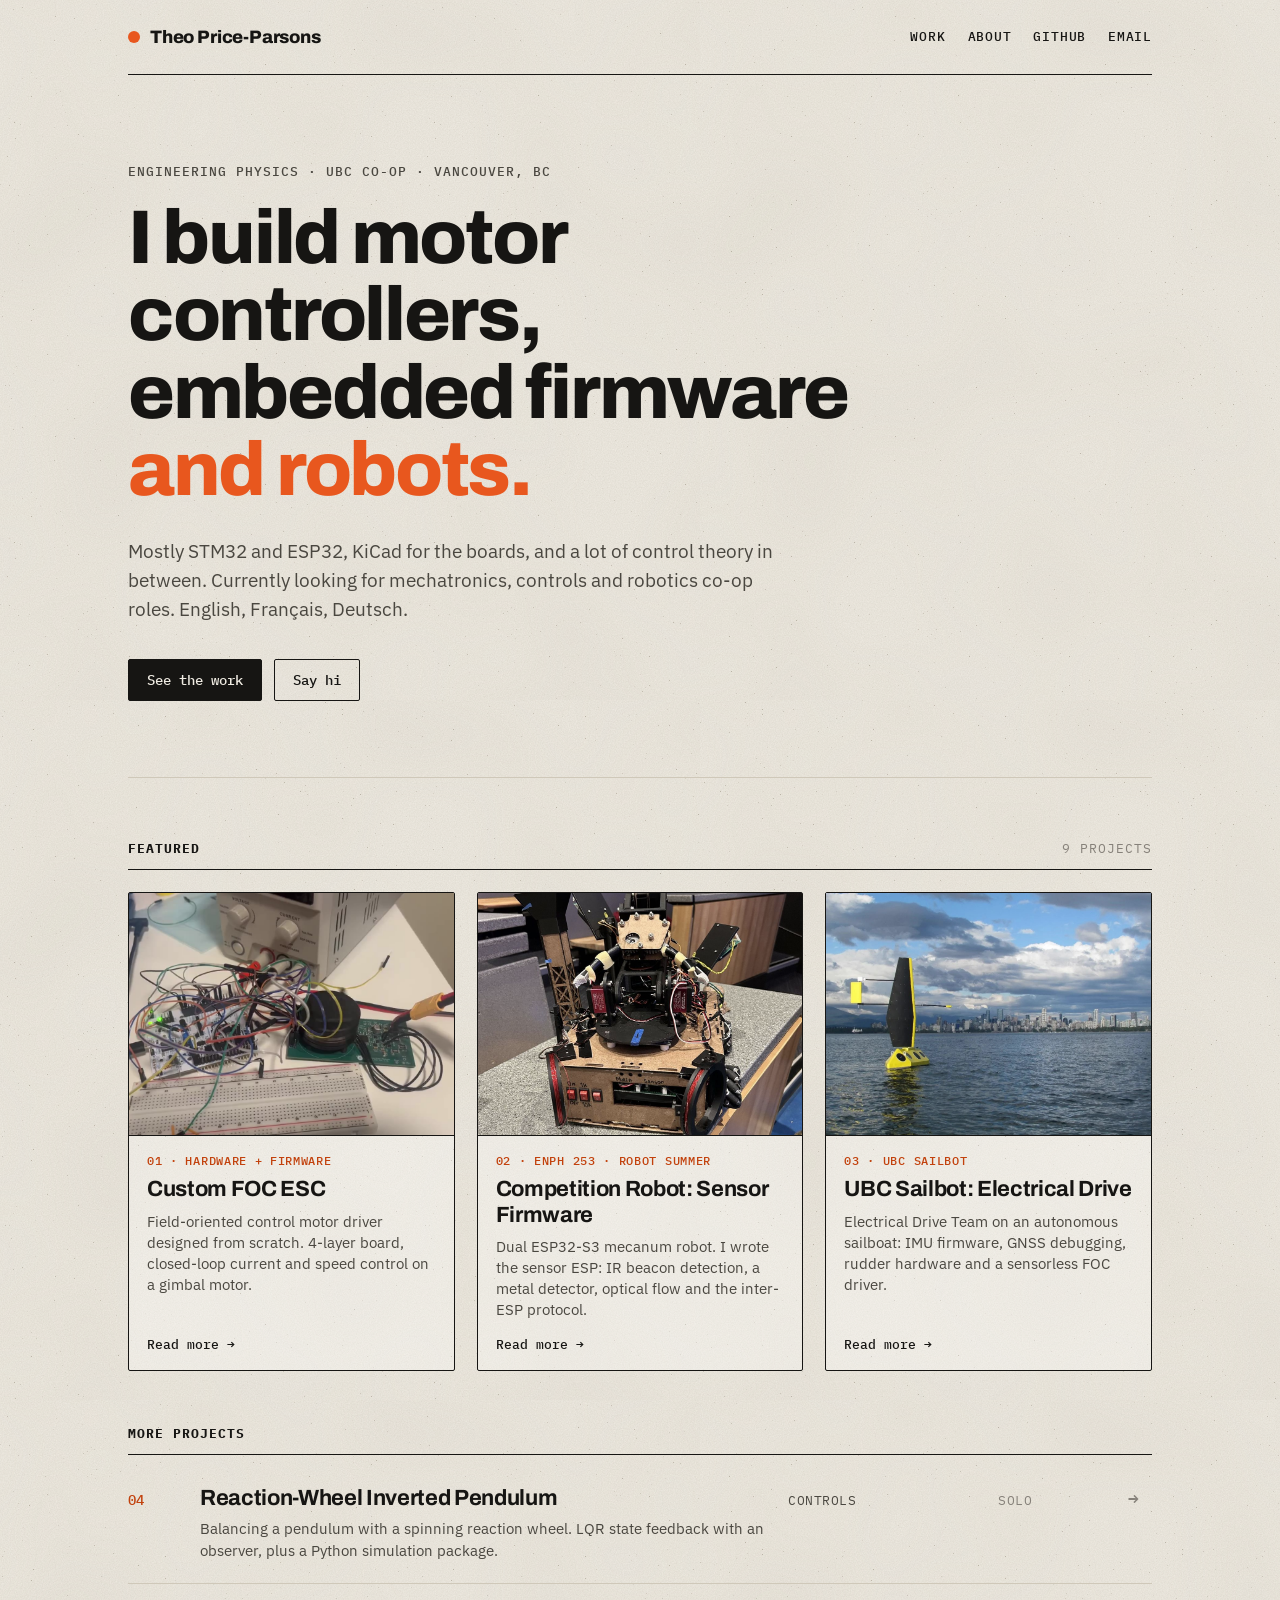
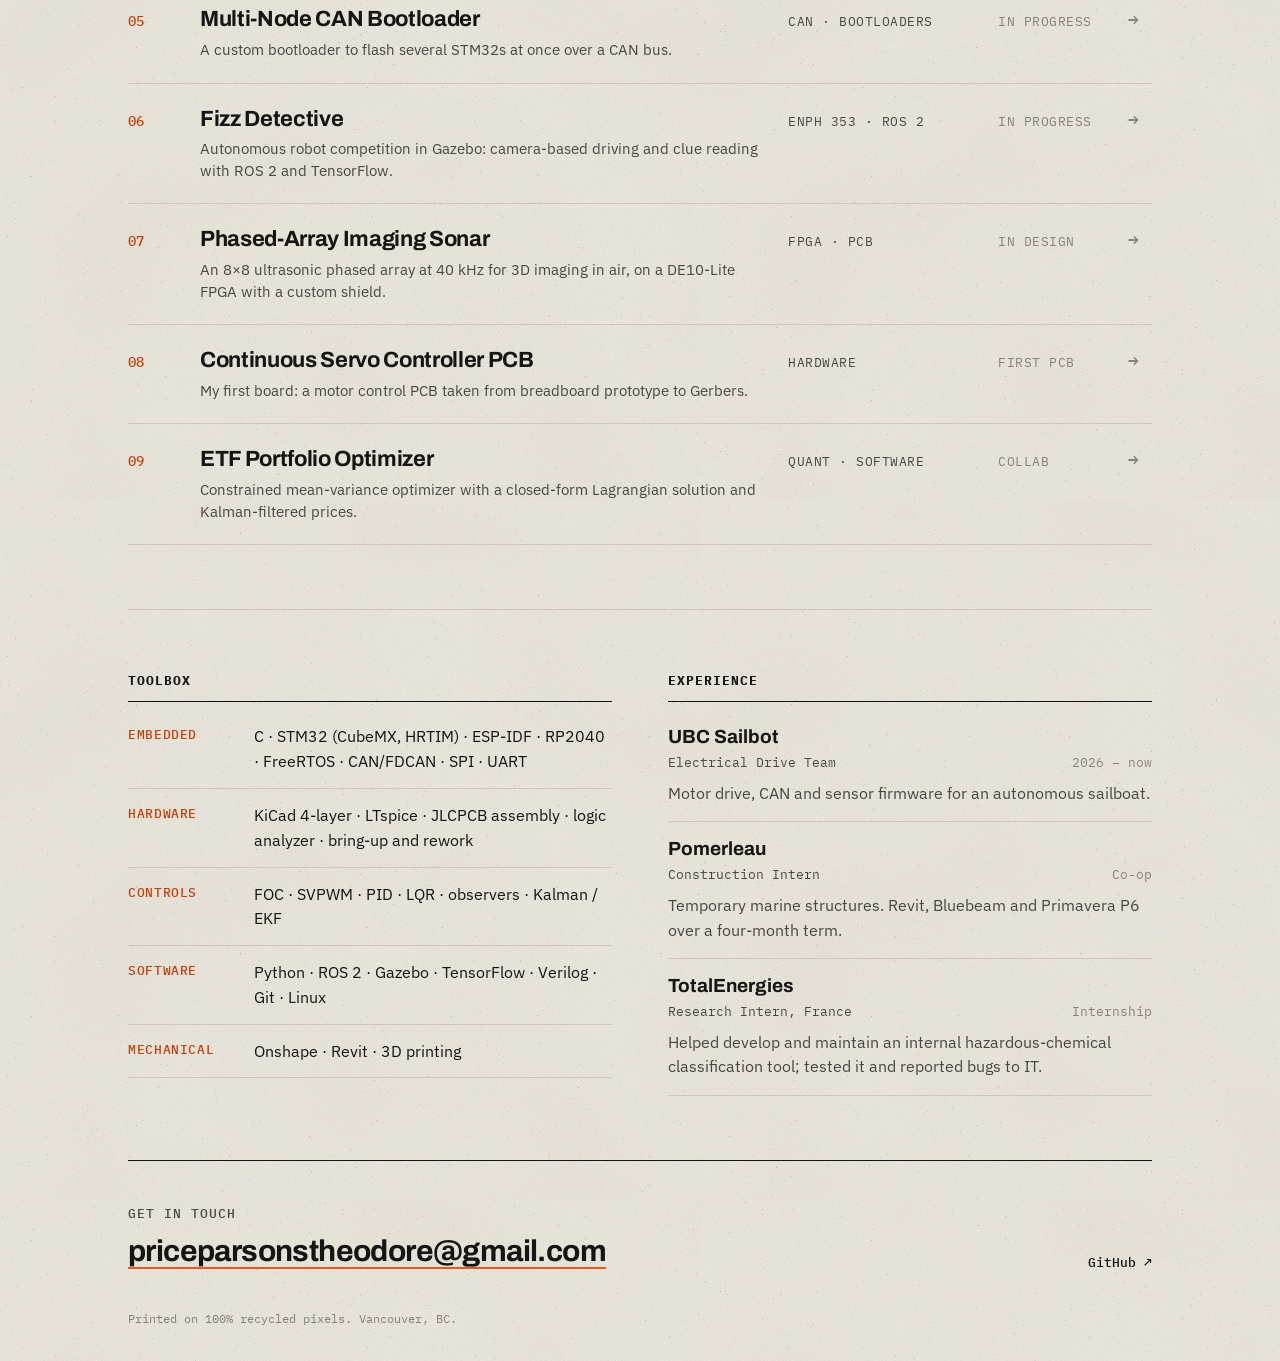
==== commit ab74a702: "Restore portfolio homepage" ====
--- a/index.html
+++ b/index.html
@@ -2,288 +2,106 @@
 <html lang="en">
 <head>
 <meta charset="UTF-8">
-<meta name="viewport" content="width=device-width, initial-scale=1, maximum-scale=1">
-<title>Tape Follower · Tuner</title>
-<style>
-  :root {
-    --bg: #0B0E11;
-    --panel: #121820;
-    --panel-2: #171F29;
-    --border: #232C36;
-    --text: #E7E9EA;
-    --text-dim: #7C8894;
-    --accent: #F2C14E;
-    --trace-error: #5EEAD4;
-    --trace-output: #F2C14E;
-    --good: #4ADE80;
-    --bad: #F0555B;
-    --font-mono: ui-monospace, "SF Mono", "Cascadia Mono", "Consolas", monospace;
-    --font-sans: -apple-system, BlinkMacSystemFont, "Segoe UI", Roboto, sans-serif;
-  }
-  * { box-sizing: border-box; }
-  html, body { margin: 0; background: var(--bg); color: var(--text); font-family: var(--font-sans); -webkit-tap-highlight-color: transparent; }
-  body { padding: 14px; max-width: 720px; margin: 0 auto; padding-bottom: 40px; }
-
-  header { display: flex; align-items: center; justify-content: space-between; padding: 4px 2px 16px; }
-  .title { font-family: var(--font-mono); font-size: 13px; letter-spacing: 0.14em; text-transform: uppercase; color: var(--text-dim); }
-  .title b { color: var(--text); font-weight: 600; }
-  .status { display: flex; align-items: center; gap: 7px; font-family: var(--font-mono); font-size: 11px; letter-spacing: 0.08em; text-transform: uppercase; color: var(--text-dim); }
-  .status .dot { width: 8px; height: 8px; border-radius: 50%; background: var(--bad); box-shadow: 0 0 8px var(--bad); transition: background 0.2s, box-shadow 0.2s; }
-  .status.connected .dot { background: var(--good); box-shadow: 0 0 8px var(--good); }
-  .status.connecting .dot { background: var(--accent); box-shadow: 0 0 8px var(--accent); }
-
-  .panel { background: var(--panel); border: 1px solid var(--border); border-radius: 10px; padding: 14px; margin-bottom: 12px; }
-  .panel h2 { margin: 0 0 10px; font-family: var(--font-mono); font-size: 11px; letter-spacing: 0.1em; text-transform: uppercase; color: var(--text-dim); font-weight: 600; }
-  .panel .note { font-size: 11px; color: var(--text-dim); margin: 8px 0 0; line-height: 1.5; }
-
-  .scope-head { display: flex; justify-content: space-between; align-items: baseline; margin-bottom: 8px; }
-  .legend { display: flex; gap: 14px; font-family: var(--font-mono); font-size: 11px; color: var(--text-dim); }
-  .legend span { display: inline-flex; align-items: center; gap: 5px; }
-  .legend i { width: 10px; height: 2px; display: inline-block; }
-  .legend .err i { background: var(--trace-error); }
-  .legend .out i { background: var(--trace-output); }
-  canvas { display: block; width: 100%; height: 180px; border-radius: 6px; }
-
-  .readouts { display: grid; grid-template-columns: repeat(3, 1fr); gap: 10px; margin-top: 12px; }
-  .readout { background: var(--panel-2); border: 1px solid var(--border); border-radius: 8px; padding: 8px 10px; }
-  .readout .k { font-family: var(--font-mono); font-size: 10px; letter-spacing: 0.08em; color: var(--text-dim); text-transform: uppercase; }
-  .readout .v { font-family: var(--font-mono); font-size: 16px; margin-top: 2px; font-variant-numeric: tabular-nums; }
-  .readout .v.mode-strafe { color: var(--trace-error); }
-  .readout .v.mode-curve { color: var(--accent); }
-
-  .gain-row { display: grid; grid-template-columns: 78px 1fr 72px; align-items: center; gap: 12px; padding: 10px 0; }
-  .gain-row + .gain-row { border-top: 1px solid var(--border); }
-  .gain-label { font-family: var(--font-mono); font-size: 13px; color: var(--accent); font-weight: 600; }
-  input[type=range] { -webkit-appearance: none; width: 100%; height: 34px; background: transparent; }
-  input[type=range]::-webkit-slider-runnable-track { height: 4px; background: var(--border); border-radius: 2px; }
-  input[type=range]::-webkit-slider-thumb { -webkit-appearance: none; width: 20px; height: 20px; margin-top: -8px; border-radius: 50%; background: var(--accent); border: 2px solid var(--bg); box-shadow: 0 0 0 1px var(--border); }
-  input[type=range]::-moz-range-track { height: 4px; background: var(--border); border-radius: 2px; }
-  input[type=range]::-moz-range-thumb { width: 16px; height: 16px; border-radius: 50%; background: var(--accent); border: 2px solid var(--bg); }
-  input[type=number] { width: 100%; background: var(--panel-2); border: 1px solid var(--border); border-radius: 6px; color: var(--text); font-family: var(--font-mono); font-size: 14px; padding: 8px 6px; text-align: right; }
-  input[type=number]:focus { outline: 1px solid var(--accent); }
-
-  .controls-row { display: flex; gap: 10px; }
-  button { flex: 1; background: var(--panel-2); border: 1px solid var(--border); color: var(--text); font-family: var(--font-mono); font-size: 12px; letter-spacing: 0.06em; text-transform: uppercase; padding: 12px; border-radius: 8px; }
-  button:active { background: var(--border); }
-  button.on { color: var(--bg); background: var(--accent); border-color: var(--accent); }
-</style>
+<meta name="viewport" content="width=device-width, initial-scale=1.0">
+<title>Theo Price-Parsons</title>
+<meta name="description" content="Theo Price-Parsons. Engineering Physics at UBC. Motor control, embedded firmware, PCBs and robotics.">
+<link rel="preconnect" href="https://fonts.googleapis.com">
+<link rel="preconnect" href="https://fonts.gstatic.com" crossorigin>
+<link href="https://fonts.googleapis.com/css2?family=Archivo:wght@500;700;800&family=IBM+Plex+Mono:wght@400;500&family=IBM+Plex+Sans:ital,wght@0,400;0,500;1,400&display=swap" rel="stylesheet">
+<link rel="stylesheet" href="style.css">
 </head>
 <body>
-
-<header>
-  <div class="title"><b>Tape Follower</b> · Tuner</div>
-  <div class="status" id="statusPill"><span class="dot"></span><span id="statusText">connecting</span></div>
+<div class="sheet">
+<header class="top">
+  <a class="mark" href="index.html">Theo Price-Parsons</a>
+  <nav><a href="index.html#work">Work</a><a href="index.html#about">About</a><a href="https://github.com/TheodorePriceParsons" target="_blank" rel="noopener">GitHub</a><a href="mailto:priceparsonstheodore@gmail.com">Email</a></nav>
 </header>
 
-<div class="panel">
-  <div class="scope-head">
-    <div class="legend">
-      <span class="err"><i></i>error</span>
-      <span class="out"><i></i>pid output</span>
-    </div>
+<section class="hero" id="about">
+  <p class="label">Engineering Physics · UBC co-op · Vancouver, BC</p>
+  <h1>I build motor controllers, embedded firmware <span class="hl">and robots.</span></h1>
+  <p class="intro">Mostly STM32 and ESP32, KiCad for the boards, and a lot of control theory in between. Currently looking for mechatronics, controls and robotics co-op roles. English, Français, Deutsch.</p>
+  <div class="cta"><a class="btn solid" href="#work">See the work</a><a class="btn" href="mailto:priceparsonstheodore@gmail.com">Say hi</a></div>
+</section>
+
+<section id="work">
+  <h2 class="sec"><span>Featured</span><span class="count">9 projects</span></h2>
+  <div class="featured">
+    <a class="card" href="projects/foc-esc.html">
+      <div class="cover"><img src="assets/foc-esc-spin-poster.jpg" alt="Custom FOC ESC" loading="lazy"></div>
+      <div class="cbody"><span class="n">01 · Hardware + Firmware</span><b>Custom FOC ESC</b><small>Field-oriented control motor driver designed from scratch. 4-layer board, closed-loop current and speed control on a gimbal motor.</small><span class="go">Read more →</span></div>
+    </a>
+    <a class="card" href="projects/enph-253.html">
+      <div class="cover"><img src="assets/enph-253-robot.jpg" alt="Competition Robot: Sensor Firmware" loading="lazy"></div>
+      <div class="cbody"><span class="n">02 · ENPH 253 · Robot Summer</span><b>Competition Robot: Sensor Firmware</b><small>Dual ESP32-S3 mecanum robot. I wrote the sensor ESP: IR beacon detection, a metal detector, optical flow and the inter-ESP protocol.</small><span class="go">Read more →</span></div>
+    </a>
+    <a class="card" href="projects/sailbot.html">
+      <div class="cover"><img src="assets/sailbot-boat.jpg" alt="UBC Sailbot: Electrical Drive" loading="lazy"></div>
+      <div class="cbody"><span class="n">03 · UBC Sailbot</span><b>UBC Sailbot: Electrical Drive</b><small>Electrical Drive Team on an autonomous sailboat: IMU firmware, GNSS debugging, rudder hardware and a sensorless FOC driver.</small><span class="go">Read more →</span></div>
+    </a>
   </div>
-  <canvas id="scope"></canvas>
-  <div class="readouts">
-    <div class="readout"><div class="k">Error</div><div class="v" id="rErr">0.00</div></div>
-    <div class="readout"><div class="k">PID Output</div><div class="v" id="rOut">0.00</div></div>
-    <div class="readout"><div class="k">Mode</div><div class="v" id="rMode">--</div></div>
+  <h2 class="sec more"><span>More projects</span></h2>
+  <div class="index">
+    <a class="row" href="projects/reaction-wheel.html">
+      <span class="n">04</span>
+      <span class="t"><b>Reaction-Wheel Inverted Pendulum</b><small>Balancing a pendulum with a spinning reaction wheel. LQR state feedback with an observer, plus a Python simulation package.</small></span>
+      <span class="k">Controls</span>
+      <span class="s">Solo</span>
+      <span class="arr">→</span>
+    </a>
+    <a class="row" href="projects/can-bootloader.html">
+      <span class="n">05</span>
+      <span class="t"><b>Multi-Node CAN Bootloader</b><small>A custom bootloader to flash several STM32s at once over a CAN bus.</small></span>
+      <span class="k">CAN · Bootloaders</span>
+      <span class="s">In progress</span>
+      <span class="arr">→</span>
+    </a>
+    <a class="row" href="projects/fizz-detective.html">
+      <span class="n">06</span>
+      <span class="t"><b>Fizz Detective</b><small>Autonomous robot competition in Gazebo: camera-based driving and clue reading with ROS 2 and TensorFlow.</small></span>
+      <span class="k">ENPH 353 · ROS 2</span>
+      <span class="s">In progress</span>
+      <span class="arr">→</span>
+    </a>
+    <a class="row" href="projects/sonar.html">
+      <span class="n">07</span>
+      <span class="t"><b>Phased-Array Imaging Sonar</b><small>An 8×8 ultrasonic phased array at 40 kHz for 3D imaging in air, on a DE10-Lite FPGA with a custom shield.</small></span>
+      <span class="k">FPGA · PCB</span>
+      <span class="s">In design</span>
+      <span class="arr">→</span>
+    </a>
+    <a class="row" href="projects/servo-pcb.html">
+      <span class="n">08</span>
+      <span class="t"><b>Continuous Servo Controller PCB</b><small>My first board: a motor control PCB taken from breadboard prototype to Gerbers.</small></span>
+      <span class="k">Hardware</span>
+      <span class="s">First PCB</span>
+      <span class="arr">→</span>
+    </a>
+    <a class="row" href="projects/etf-optimizer.html">
+      <span class="n">09</span>
+      <span class="t"><b>ETF Portfolio Optimizer</b><small>Constrained mean-variance optimizer with a closed-form Lagrangian solution and Kalman-filtered prices.</small></span>
+      <span class="k">Quant · Software</span>
+      <span class="s">Collab</span>
+      <span class="arr">→</span>
+    </a>
   </div>
-  <div class="note">PID output is computed live but not yet wired to the motors -- applyCorrection() still drives strafe/rotate off the raw error. Watch this to see what it would do.</div>
+</section>
+
+<section class="two">
+  <div>
+    <h2 class="sec"><span>Toolbox</span></h2>
+    <dl class="tools"><div><dt>Embedded</dt><dd>C · STM32 (CubeMX, HRTIM) · ESP-IDF · RP2040 · FreeRTOS · CAN/FDCAN · SPI · UART</dd></div><div><dt>Hardware</dt><dd>KiCad 4-layer · LTspice · JLCPCB assembly · logic analyzer · bring-up and rework</dd></div><div><dt>Controls</dt><dd>FOC · SVPWM · PID · LQR · observers · Kalman / EKF</dd></div><div><dt>Software</dt><dd>Python · ROS 2 · Gazebo · TensorFlow · Verilog · Git · Linux</dd></div><div><dt>Mechanical</dt><dd>Onshape · Revit · 3D printing</dd></div></dl>
+  </div>
+  <div>
+    <h2 class="sec"><span>Experience</span></h2>
+    <div class="xp"><span class="xp-org">UBC Sailbot</span><span class="xp-role">Electrical Drive Team<em>2026 – now</em></span><p>Motor drive, CAN and sensor firmware for an autonomous sailboat.</p></div><div class="xp"><span class="xp-org">Pomerleau</span><span class="xp-role">Construction Intern<em>Co-op</em></span><p>Temporary marine structures. Revit, Bluebeam and Primavera P6 over a four-month term.</p></div><div class="xp"><span class="xp-org">TotalEnergies</span><span class="xp-role">Research Intern, France<em>Internship</em></span><p>Helped develop and maintain an internal hazardous-chemical classification tool; tested it and reported bugs to IT.</p></div>
+  </div>
+</section>
+<footer class="foot">
+  <div><span class="label">Get in touch</span><a class="big" href="mailto:priceparsonstheodore@gmail.com">priceparsonstheodore@gmail.com</a></div>
+  <div class="foot-links"><a href="https://github.com/TheodorePriceParsons" target="_blank" rel="noopener">GitHub ↗</a><!-- <a href="resume.pdf" target="_blank">Resume ↗</a> --><!-- <a href="https://www.linkedin.com/in/YOUR-HANDLE" target="_blank" rel="noopener">LinkedIn ↗</a> --></div>
+  <p class="fine">Printed on 100% recycled pixels. Vancouver, BC.</p>
+</footer>
 </div>
-
-<div class="panel">
-  <h2>PID gains</h2>
-  <div class="gain-row">
-    <div class="gain-label">Kp</div>
-    <input type="range" id="kpSlider" min="0" max="100" step="0.1">
-    <input type="number" id="kpNum" min="0" step="0.1">
-  </div>
-  <div class="gain-row">
-    <div class="gain-label">Ki</div>
-    <input type="range" id="kiSlider" min="0" max="5" step="0.01">
-    <input type="number" id="kiNum" min="0" step="0.01">
-  </div>
-  <div class="gain-row">
-    <div class="gain-label">Kd</div>
-    <input type="range" id="kdSlider" min="0" max="50" step="0.1">
-    <input type="number" id="kdNum" min="0" step="0.1">
-  </div>
-</div>
-
-<div class="panel">
-  <h2>Drive speeds</h2>
-  <div class="gain-row">
-    <div class="gain-label">Base</div>
-    <input type="range" id="baseSlider" min="0" max="255" step="1">
-    <input type="number" id="baseNum" min="0" max="255" step="1">
-  </div>
-  <div class="gain-row">
-    <div class="gain-label">Strafe</div>
-    <input type="range" id="strafeSlider" min="0" max="255" step="1">
-    <input type="number" id="strafeNum" min="0" max="255" step="1">
-  </div>
-  <div class="gain-row">
-    <div class="gain-label">Rotate</div>
-    <input type="range" id="rotateSlider" min="0" max="255" step="1">
-    <input type="number" id="rotateNum" min="0" max="255" step="1">
-  </div>
-  <div class="gain-row">
-    <div class="gain-label">Curve #</div>
-    <input type="range" id="curveSlider" min="1" max="30" step="1">
-    <input type="number" id="curveNum" min="1" max="30" step="1">
-  </div>
-</div>
-
-<div class="controls-row">
-  <button id="pauseBtn">Pause</button>
-  <button id="clearBtn">Clear</button>
-</div>
-
-<script>
-  const RING_SIZE = 240;
-  const errBuf = [];
-  const outBuf = [];
-  let paused = false;
-
-  const canvas = document.getElementById('scope');
-  const ctx = canvas.getContext('2d');
-
-  function resizeCanvas() {
-    const dpr = window.devicePixelRatio || 1;
-    const rect = canvas.getBoundingClientRect();
-    canvas.width = rect.width * dpr;
-    canvas.height = rect.height * dpr;
-    ctx.setTransform(dpr, 0, 0, dpr, 0, 0);
-    draw();
-  }
-  window.addEventListener('resize', resizeCanvas);
-
-  function traceLine(buf, maxAbs, color, w, h) {
-    ctx.strokeStyle = color;
-    ctx.lineWidth = 1.8;
-    ctx.beginPath();
-    for (let i = 0; i < buf.length; i++) {
-      const x = (i / (RING_SIZE - 1)) * w;
-      const y = h / 2 - (buf[i] / maxAbs) * (h / 2 - 6);
-      if (i === 0) ctx.moveTo(x, y); else ctx.lineTo(x, y);
-    }
-    ctx.stroke();
-  }
-
-  function draw() {
-    const w = canvas.getBoundingClientRect().width;
-    const h = canvas.getBoundingClientRect().height;
-    ctx.clearRect(0, 0, w, h);
-
-    ctx.strokeStyle = '#1B222B';
-    ctx.lineWidth = 1;
-    for (let i = 1; i < 4; i++) {
-      const y = (h / 4) * i;
-      ctx.beginPath(); ctx.moveTo(0, y); ctx.lineTo(w, y); ctx.stroke();
-    }
-    ctx.strokeStyle = '#2B3542';
-    ctx.beginPath(); ctx.moveTo(0, h / 2); ctx.lineTo(w, h / 2); ctx.stroke();
-
-    if (errBuf.length < 2) return;
-
-    // each series auto-scales independently -- error lives in -1..1,
-    // pid output lives in -255..255, they'd never share a scale usefully
-    let maxErr = 0.05, maxOut = 5;
-    for (let i = 0; i < errBuf.length; i++) {
-      maxErr = Math.max(maxErr, Math.abs(errBuf[i]));
-      maxOut = Math.max(maxOut, Math.abs(outBuf[i]));
-    }
-    traceLine(outBuf, maxOut, 'rgba(242, 193, 78, 0.55)', w, h);
-    traceLine(errBuf, maxErr, '#5EEAD4', w, h);
-  }
-
-  function pushSample(err, out) {
-    errBuf.push(err); outBuf.push(out);
-    if (errBuf.length > RING_SIZE) { errBuf.shift(); outBuf.shift(); }
-    draw();
-  }
-  function clearScope() { errBuf.length = 0; outBuf.length = 0; draw(); }
-
-  const statusPill = document.getElementById('statusPill');
-  const statusText = document.getElementById('statusText');
-  let ws;
-
-  function setStatus(state) { statusPill.className = 'status ' + state; statusText.textContent = state; }
-
-  function connect() {
-    setStatus('connecting');
-    ws = new WebSocket('ws://' + location.host + '/ws');
-    ws.onopen = () => setStatus('connected');
-    ws.onclose = () => { setStatus('disconnected'); setTimeout(connect, 1500); };
-    ws.onerror = () => ws.close();
-
-    ws.onmessage = (evt) => {
-      let msg;
-      try { msg = JSON.parse(evt.data); } catch (e) { return; }
-
-      if (msg.type === 'telem') {
-        if (paused) return;
-        document.getElementById('rErr').textContent = msg.err.toFixed(2);
-        document.getElementById('rOut').textContent = msg.out.toFixed(2);
-        const modeEl = document.getElementById('rMode');
-        modeEl.textContent = msg.curve ? 'CURVE' : 'STRAFE';
-        modeEl.className = 'v ' + (msg.curve ? 'mode-curve' : 'mode-strafe');
-        pushSample(msg.err, msg.out);
-      } else if (msg.type === 'params') {
-        kpSlider.value = msg.kp; kpNum.value = msg.kp;
-        kiSlider.value = msg.ki; kiNum.value = msg.ki;
-        kdSlider.value = msg.kd; kdNum.value = msg.kd;
-        baseSlider.value = msg.base; baseNum.value = msg.base;
-        strafeSlider.value = msg.strafe; strafeNum.value = msg.strafe;
-        rotateSlider.value = msg.rotate; rotateNum.value = msg.rotate;
-        curveSlider.value = msg.curve; curveNum.value = msg.curve;
-      }
-    };
-  }
-
-  const kpSlider = document.getElementById('kpSlider'), kpNum = document.getElementById('kpNum');
-  const kiSlider = document.getElementById('kiSlider'), kiNum = document.getElementById('kiNum');
-  const kdSlider = document.getElementById('kdSlider'), kdNum = document.getElementById('kdNum');
-  const baseSlider = document.getElementById('baseSlider'), baseNum = document.getElementById('baseNum');
-  const strafeSlider = document.getElementById('strafeSlider'), strafeNum = document.getElementById('strafeNum');
-  const rotateSlider = document.getElementById('rotateSlider'), rotateNum = document.getElementById('rotateNum');
-  const curveSlider = document.getElementById('curveSlider'), curveNum = document.getElementById('curveNum');
-
-  let sendTimer = null;
-  function scheduleSend() {
-    clearTimeout(sendTimer);
-    sendTimer = setTimeout(() => {
-      if (ws && ws.readyState === WebSocket.OPEN) {
-        ws.send(JSON.stringify({
-          type: 'params',
-          kp: parseFloat(kpNum.value) || 0,
-          ki: parseFloat(kiNum.value) || 0,
-          kd: parseFloat(kdNum.value) || 0,
-          base: parseInt(baseNum.value) || 0,
-          strafe: parseInt(strafeNum.value) || 0,
-          rotate: parseInt(rotateNum.value) || 0,
-          curve: parseInt(curveNum.value) || 1
-        }));
-      }
-    }, 80);
-  }
-
-  function linkPair(slider, num) {
-    slider.addEventListener('input', () => { num.value = slider.value; scheduleSend(); });
-    num.addEventListener('input', () => { slider.value = num.value; scheduleSend(); });
-  }
-  [[kpSlider,kpNum],[kiSlider,kiNum],[kdSlider,kdNum],[baseSlider,baseNum],[strafeSlider,strafeNum],[rotateSlider,rotateNum],[curveSlider,curveNum]]
-    .forEach(([s,n]) => linkPair(s,n));
-
-  document.getElementById('pauseBtn').addEventListener('click', (e) => {
-    paused = !paused;
-    e.target.classList.toggle('on', paused);
-    e.target.textContent = paused ? 'Resume' : 'Pause';
-  });
-  document.getElementById('clearBtn').addEventListener('click', clearScope);
-
-  resizeCanvas();
-  connect();
-</script>
 </body>
 </html>
--- a/style.css
+++ b/style.css
@@ -0,0 +1,214 @@
+/* Recycled paper theme: off-white fibre paper, black ink, one orange. */
+:root{
+  --paper:#efebe2;
+  --paper-2:#e6e1d5;
+  --ink:#161513;
+  --ink-2:#4a4740;
+  --ink-3:#86817a;
+  --rule:#cfc8b9;
+  --orange:#e8571e;
+  --orange-ink:#c2410c;
+  --sans:"IBM Plex Sans",system-ui,-apple-system,"Segoe UI",sans-serif;
+  --head:"Archivo","IBM Plex Sans",system-ui,sans-serif;
+  --mono:"IBM Plex Mono",ui-monospace,Menlo,Consolas,monospace;
+}
+*{box-sizing:border-box}
+html{scroll-behavior:smooth}
+body{
+  margin:0;color:var(--ink);font:400 17px/1.6 var(--sans);
+  background-color:var(--paper);
+  /* paper grain + faint fibres, all generated, no image files */
+  background-image:
+    url("data:image/svg+xml;utf8,<svg xmlns='http://www.w3.org/2000/svg' width='260' height='260'><filter id='n'><feTurbulence type='fractalNoise' baseFrequency='.85' numOctaves='3' stitchTiles='stitch'/><feColorMatrix values='0 0 0 0 .35  0 0 0 0 .32  0 0 0 0 .26  0 0 0 .55 0'/></filter><rect width='100%' height='100%' filter='url(%23n)' opacity='.38'/></svg>"),
+    url("data:image/svg+xml;utf8,<svg xmlns='http://www.w3.org/2000/svg' width='420' height='420'><filter id='f'><feTurbulence type='fractalNoise' baseFrequency='.55' numOctaves='2' seed='11'/><feColorMatrix values='0 0 0 0 .30  0 0 0 0 .26  0 0 0 0 .20  0 0 0 14 -11.2'/></filter><rect width='100%' height='100%' filter='url(%23f)' opacity='.55'/></svg>"),
+    url("data:image/svg+xml;utf8,<svg xmlns='http://www.w3.org/2000/svg' width='700' height='700'><filter id='m'><feTurbulence type='fractalNoise' baseFrequency='.006' numOctaves='2' seed='3'/><feColorMatrix values='0 0 0 0 .55  0 0 0 0 .50  0 0 0 0 .40  0 0 0 .9 -.3'/></filter><rect width='100%' height='100%' filter='url(%23m)' opacity='.18'/></svg>");
+  -webkit-font-smoothing:antialiased;
+}
+::selection{background:var(--orange);color:#fff}
+a{color:inherit}
+.sheet{max-width:1080px;margin:0 auto;padding:0 28px}
+
+/* header */
+.top{display:flex;justify-content:space-between;align-items:center;gap:20px;padding:26px 0;border-bottom:1.5px solid var(--ink)}
+.mark{font:800 18px/1 var(--head);text-decoration:none;letter-spacing:-.01em;display:flex;align-items:center;gap:10px}
+.mark::before{content:"";width:12px;height:12px;background:var(--orange);border-radius:50%}
+.top nav{display:flex;gap:22px;font:500 13px/1 var(--mono);text-transform:uppercase;letter-spacing:.06em}
+.top nav a{text-decoration:none;padding:4px 0;border-bottom:1.5px solid transparent}
+.top nav a:hover{border-color:var(--orange)}
+
+.label{font:500 12.5px/1.4 var(--mono);text-transform:uppercase;letter-spacing:.08em;color:var(--ink-2);margin:0 0 18px}
+
+/* hero */
+.hero{padding:88px 0 76px;border-bottom:1px solid var(--rule)}
+.hero h1{font:800 clamp(40px,6.4vw,76px)/1.02 var(--head);letter-spacing:-.03em;margin:0 0 28px;max-width:15ch}
+.hl{color:var(--orange)}
+.intro{font-size:19px;line-height:1.55;color:var(--ink-2);max-width:60ch;margin:0}
+.cta{display:flex;gap:12px;margin-top:34px;flex-wrap:wrap}
+.btn{display:inline-flex;align-items:center;gap:8px;font:500 14px/1 var(--mono);text-decoration:none;padding:13px 18px;border:1.5px solid var(--ink);border-radius:2px;transition:background .15s,color .15s,border-color .15s}
+.btn:hover{background:var(--ink);color:var(--paper)}
+.btn.solid{background:var(--ink);color:var(--paper)}
+.btn.solid:hover{background:var(--orange);border-color:var(--orange);color:#fff}
+
+/* section headings */
+section{padding:64px 0}
+.sec{display:flex;justify-content:space-between;align-items:baseline;font:700 13px/1 var(--mono);text-transform:uppercase;letter-spacing:.08em;margin:0 0 8px;padding-bottom:14px;border-bottom:1.5px solid var(--ink)}
+.count{color:var(--ink-3);font-weight:400}
+
+/* project index */
+.index{display:flex;flex-direction:column}
+.row{display:grid;grid-template-columns:52px 1fr 190px 110px 24px;gap:20px;align-items:baseline;padding:22px 0;border-bottom:1px solid var(--rule);text-decoration:none;position:relative}
+.row .n{font:500 14px/1 var(--mono);color:var(--orange-ink)}
+.row .t b{display:block;font:700 22px/1.2 var(--head);letter-spacing:-.015em}
+.row .t small{display:block;margin-top:6px;font-size:15px;color:var(--ink-2);line-height:1.45}
+.row .k,.row .s{font:400 12.5px/1.4 var(--mono);color:var(--ink-2);text-transform:uppercase;letter-spacing:.04em}
+.row .s{color:var(--ink-3)}
+.row .arr{font:500 18px/1 var(--mono);color:var(--ink-3);transition:transform .15s,color .15s}
+.row::before{content:"";position:absolute;left:0;top:-1px;height:2px;width:0;background:var(--orange);transition:width .25s}
+.row:hover::before{width:100%}
+.row:hover .t b{color:var(--orange-ink)}
+.row:hover .arr{transform:translateX(4px);color:var(--orange)}
+
+/* toolbox + experience */
+.two{display:grid;grid-template-columns:1fr 1fr;gap:56px;border-top:1px solid var(--rule)}
+.tools{margin:0}
+.tools div{display:grid;grid-template-columns:110px 1fr;gap:16px;padding:14px 0;border-bottom:1px solid var(--rule)}
+.tools dt{font:500 12.5px/1.6 var(--mono);text-transform:uppercase;letter-spacing:.05em;color:var(--orange-ink)}
+.tools dd{margin:0;font-size:15.5px}
+.xp{padding:16px 0;border-bottom:1px solid var(--rule)}
+.xp-org{display:block;font:700 19px/1.2 var(--head)}
+.xp-role{display:flex;justify-content:space-between;gap:12px;font:400 13px/1.5 var(--mono);color:var(--ink-2);margin-top:4px}
+.xp-role em{font-style:normal;color:var(--ink-3)}
+.xp p{margin:8px 0 0;font-size:15.5px;color:var(--ink-2)}
+
+/* footer */
+.foot{border-top:1.5px solid var(--ink);padding:44px 0 36px;display:grid;grid-template-columns:1fr auto;gap:20px;align-items:end}
+.foot .label{display:block;margin-bottom:10px}
+.big{font:700 clamp(20px,3vw,30px)/1.2 var(--head);letter-spacing:-.02em;text-decoration:none;border-bottom:2px solid var(--orange);word-break:break-all}
+.big:hover{color:var(--orange-ink)}
+.foot-links{display:flex;gap:18px;font:500 13px/1 var(--mono)}
+.foot-links a{text-decoration:none}
+.foot-links a:hover{color:var(--orange-ink)}
+.fine{grid-column:1/-1;font:400 12px/1 var(--mono);color:var(--ink-3);margin:24px 0 0}
+
+/* project page */
+.project{padding:48px 0 24px;max-width:820px}
+.back{display:inline-block;font:500 13px/1 var(--mono);text-decoration:none;color:var(--ink-2);margin-bottom:40px}
+.back:hover{color:var(--orange-ink)}
+.hl-n{color:var(--orange-ink);margin-right:6px}
+.project h1{font:800 clamp(36px,5.4vw,58px)/1.04 var(--head);letter-spacing:-.03em;margin:0 0 20px}
+.meta{display:flex;justify-content:space-between;align-items:center;gap:16px;flex-wrap:wrap;margin:28px 0 36px;padding:16px 0;border-top:1px solid var(--rule);border-bottom:1px solid var(--rule)}
+.tags{display:flex;flex-wrap:wrap;gap:6px}
+.tags span{font:400 12px/1 var(--mono);padding:6px 9px;border:1px solid var(--ink-2);border-radius:2px;color:var(--ink-2)}
+.meta .btn{padding:10px 14px;font-size:13px}
+
+.photos{display:grid;gap:14px;margin:0 0 44px}
+.photos.n1{grid-template-columns:1fr}
+.photos.n2{grid-template-columns:1fr 1fr}
+.photos.n3{grid-template-columns:1fr 1fr}
+.photos.n3 .ph:first-child{grid-column:1/-1}
+.photos.n3 .ph:first-child .frame{aspect-ratio:16/9}
+.photos.n0{display:none}
+.ph{margin:0}
+.frame{position:relative;aspect-ratio:4/3;background:var(--paper-2);border:1px solid var(--rule);overflow:hidden}
+.photos.n1 .frame{aspect-ratio:16/9}
+.frame img{width:100%;height:100%;object-fit:cover;display:block;filter:saturate(.92) contrast(1.02)}
+.nopic{display:none}
+.frame.none{border:1.5px dashed var(--ink-3);background:transparent}
+.frame.none .nopic{display:flex;position:absolute;inset:0;align-items:center;justify-content:center;font:400 12px/1 var(--mono);color:var(--ink-3);text-transform:uppercase;letter-spacing:.06em}
+figcaption{font:400 12.5px/1.4 var(--mono);color:var(--ink-2);margin-top:8px}
+figcaption::before{content:"↳ ";color:var(--orange)}
+
+.body h2{font:700 13px/1 var(--mono);text-transform:uppercase;letter-spacing:.08em;margin:44px 0 14px;display:flex;align-items:center;gap:10px}
+.body h2::before{content:"";width:18px;height:2px;background:var(--orange)}
+.body p{margin:0 0 14px;max-width:68ch}
+.body ul{margin:0 0 14px;padding:0;list-style:none;max-width:68ch}
+.body li{position:relative;padding-left:22px;margin-bottom:9px}
+.body li::before{content:"–";position:absolute;left:2px;color:var(--orange-ink);font-weight:500}
+.body code{font:400 .88em var(--mono);background:var(--paper-2);padding:1px 5px}
+
+.pn{display:grid;grid-template-columns:1fr 1fr;gap:16px;margin:64px 0 40px}
+.pn a{text-decoration:none;padding:20px;border:1.5px solid var(--ink);border-radius:2px;transition:background .15s,color .15s}
+.pn a:hover{background:var(--ink);color:var(--paper)}
+.pn a.r{text-align:right}
+.pn small{display:block;font:500 12px/1 var(--mono);text-transform:uppercase;letter-spacing:.06em;color:var(--orange-ink);margin-bottom:8px}
+.pn a:hover small{color:var(--orange)}
+.pn b{font:700 18px/1.25 var(--head)}
+
+/* mobile */
+@media (max-width:820px){
+  .row{grid-template-columns:36px 1fr 20px;gap:12px}
+  .row .k,.row .s{display:none}
+  .two{grid-template-columns:1fr;gap:28px}
+  .foot{grid-template-columns:1fr}
+}
+@media (max-width:560px){
+  body{font-size:16px}
+  .sheet{padding:0 18px}
+  .top{flex-direction:column;align-items:flex-start;gap:14px}
+  .top nav{gap:16px}
+  .hero{padding:56px 0 52px}
+  .intro{font-size:17px}
+  .photos.n2,.photos.n3{grid-template-columns:1fr}
+  .tools div{grid-template-columns:1fr;gap:4px}
+  .pn{grid-template-columns:1fr}
+  .pn a.r{text-align:left}
+}
+@media print{body{background:#fff}.top nav,.cta,.pn{display:none}}
+
+/* featured cards */
+.featured{display:grid;grid-template-columns:repeat(3,1fr);gap:22px;margin:22px 0 56px}
+.card{text-decoration:none;display:flex;flex-direction:column;border:1.5px solid var(--ink);border-radius:2px;background:rgba(255,255,255,.28);transition:transform .2s,box-shadow .2s}
+.card:hover{transform:translateY(-3px);box-shadow:6px 6px 0 var(--orange)}
+.cover{aspect-ratio:4/3;overflow:hidden;border-bottom:1.5px solid var(--ink);background:var(--paper-2)}
+.cover img{width:100%;height:100%;object-fit:cover;display:block;filter:saturate(.9);transition:transform .4s}
+.card:hover .cover img{transform:scale(1.03)}
+.cbody{padding:18px 18px 20px;display:flex;flex-direction:column;gap:8px;flex:1}
+.cbody .n{font:500 11.5px/1.3 var(--mono);text-transform:uppercase;letter-spacing:.06em;color:var(--orange-ink)}
+.cbody b{font:700 22px/1.15 var(--head);letter-spacing:-.015em}
+.cbody small{font-size:14.5px;line-height:1.45;color:var(--ink-2)}
+.cbody .go{margin-top:auto;padding-top:10px;font:500 12.5px/1 var(--mono)}
+.card:hover .go{color:var(--orange-ink)}
+.sec.more{margin-top:8px}
+
+/* video + photo links */
+.frame video{width:100%;height:100%;object-fit:cover;display:block;background:#111}
+.frame a{display:block;width:100%;height:100%}
+
+/* diagrams */
+.dgs{padding:0;margin:0 0 8px}
+.dg-h{font:700 13px/1 var(--mono);text-transform:uppercase;letter-spacing:.08em;margin:0 0 16px;display:flex;align-items:center;gap:10px}
+.dg-h::before{content:"";width:18px;height:2px;background:var(--orange)}
+.diagram{margin:0 0 26px}
+.dg-scroll{border:1px solid var(--rule);background:rgba(255,255,255,.35);padding:14px;overflow-x:auto}
+.diagram svg{display:block;width:100%;min-width:620px;height:auto}
+.bx rect{fill:var(--paper);stroke:var(--ink);stroke-width:1.5}
+.bx.acc rect{stroke:var(--orange);stroke-width:2;fill:#f7e3d6}
+.bx.mcu rect{fill:var(--ink);stroke:var(--ink)}
+.bx.mcu .bt,.bx.mcu .bs,.nt.inv{fill:var(--paper)}
+.bx.dash rect{stroke-dasharray:5 4;fill:none;stroke:var(--ink-3)}
+.bx.dash .bt,.bx.dash .bs{fill:var(--ink-3)}
+.bt{font:700 15px var(--head);text-anchor:middle;fill:var(--ink)}
+.bs{font:400 11.5px var(--mono);text-anchor:middle;fill:var(--ink-2)}
+.ar{fill:none;stroke:var(--ink);stroke-width:1.5}
+.ar.dash{stroke-dasharray:5 4;stroke:var(--ink-3)}
+.ahd{fill:var(--ink)}
+.al{font:500 11.5px var(--mono);fill:var(--orange-ink)}
+.nt{font:400 12px var(--mono);fill:var(--ink-2)}
+.nt.big{font-size:14px;fill:var(--ink)}
+.sm circle{fill:var(--paper);stroke:var(--ink);stroke-width:1.5}
+.sm text{font:500 13px var(--sans);text-anchor:middle;fill:var(--ink)}
+.grp rect{fill:none;stroke:var(--ink-3);stroke-dasharray:3 4;stroke-width:1.2}
+.grp text{font:500 11.5px var(--mono);fill:var(--ink-3);text-transform:uppercase;letter-spacing:.06em}
+.bus{stroke:var(--orange);stroke-width:4}
+
+@media (max-width:900px){.featured{grid-template-columns:1fr 1fr}}
+@media (max-width:560px){.featured{grid-template-columns:1fr}}
+
+.frame.fit{background:var(--paper-2)}
+.frame.fit img{object-fit:contain;filter:none}
+
+/* terminal output blocks */
+.term{margin:0 0 26px;border:1.5px solid var(--ink);border-radius:2px;background:var(--ink);color:var(--paper);font:400 13px/1.6 var(--mono);padding:16px 18px;overflow-x:auto;white-space:pre}
+.term .ok{color:var(--orange)}
+.term .dim{color:var(--ink-3)}
+.term .err{color:#e0a96d}
